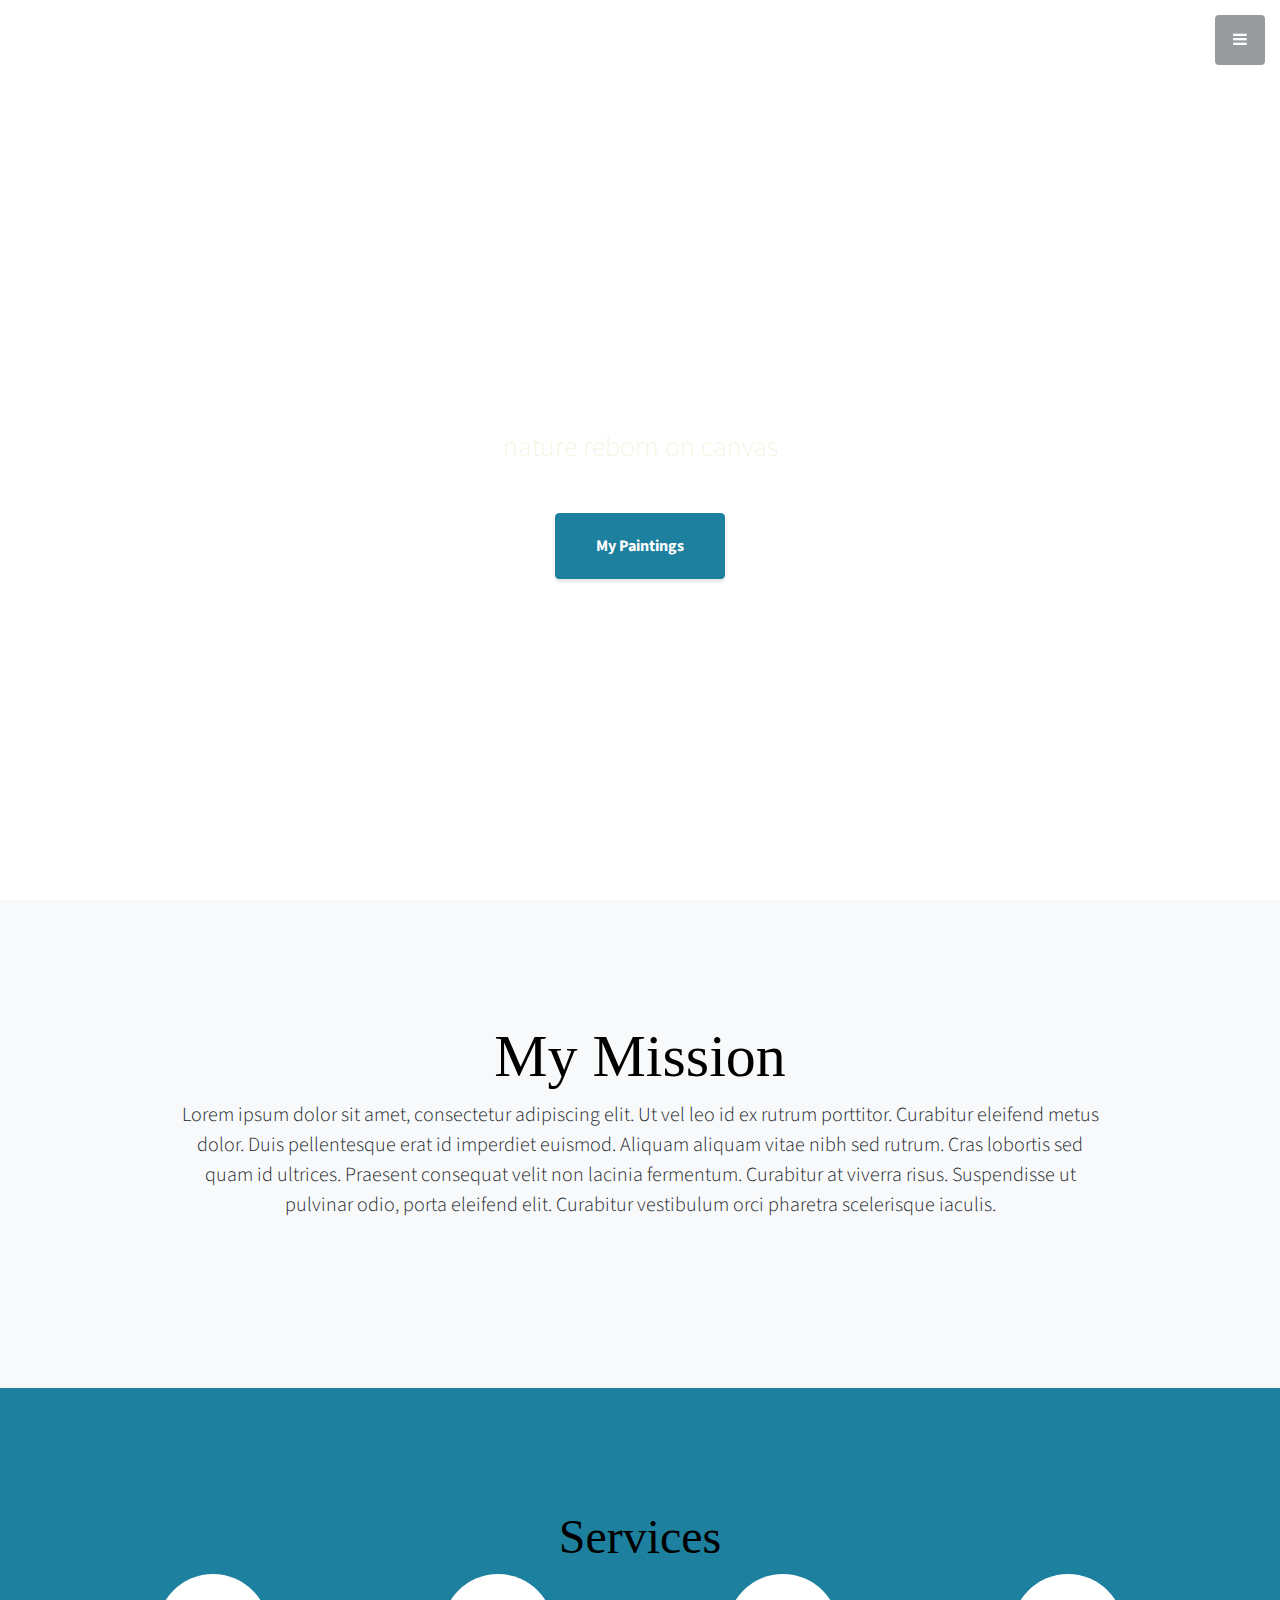
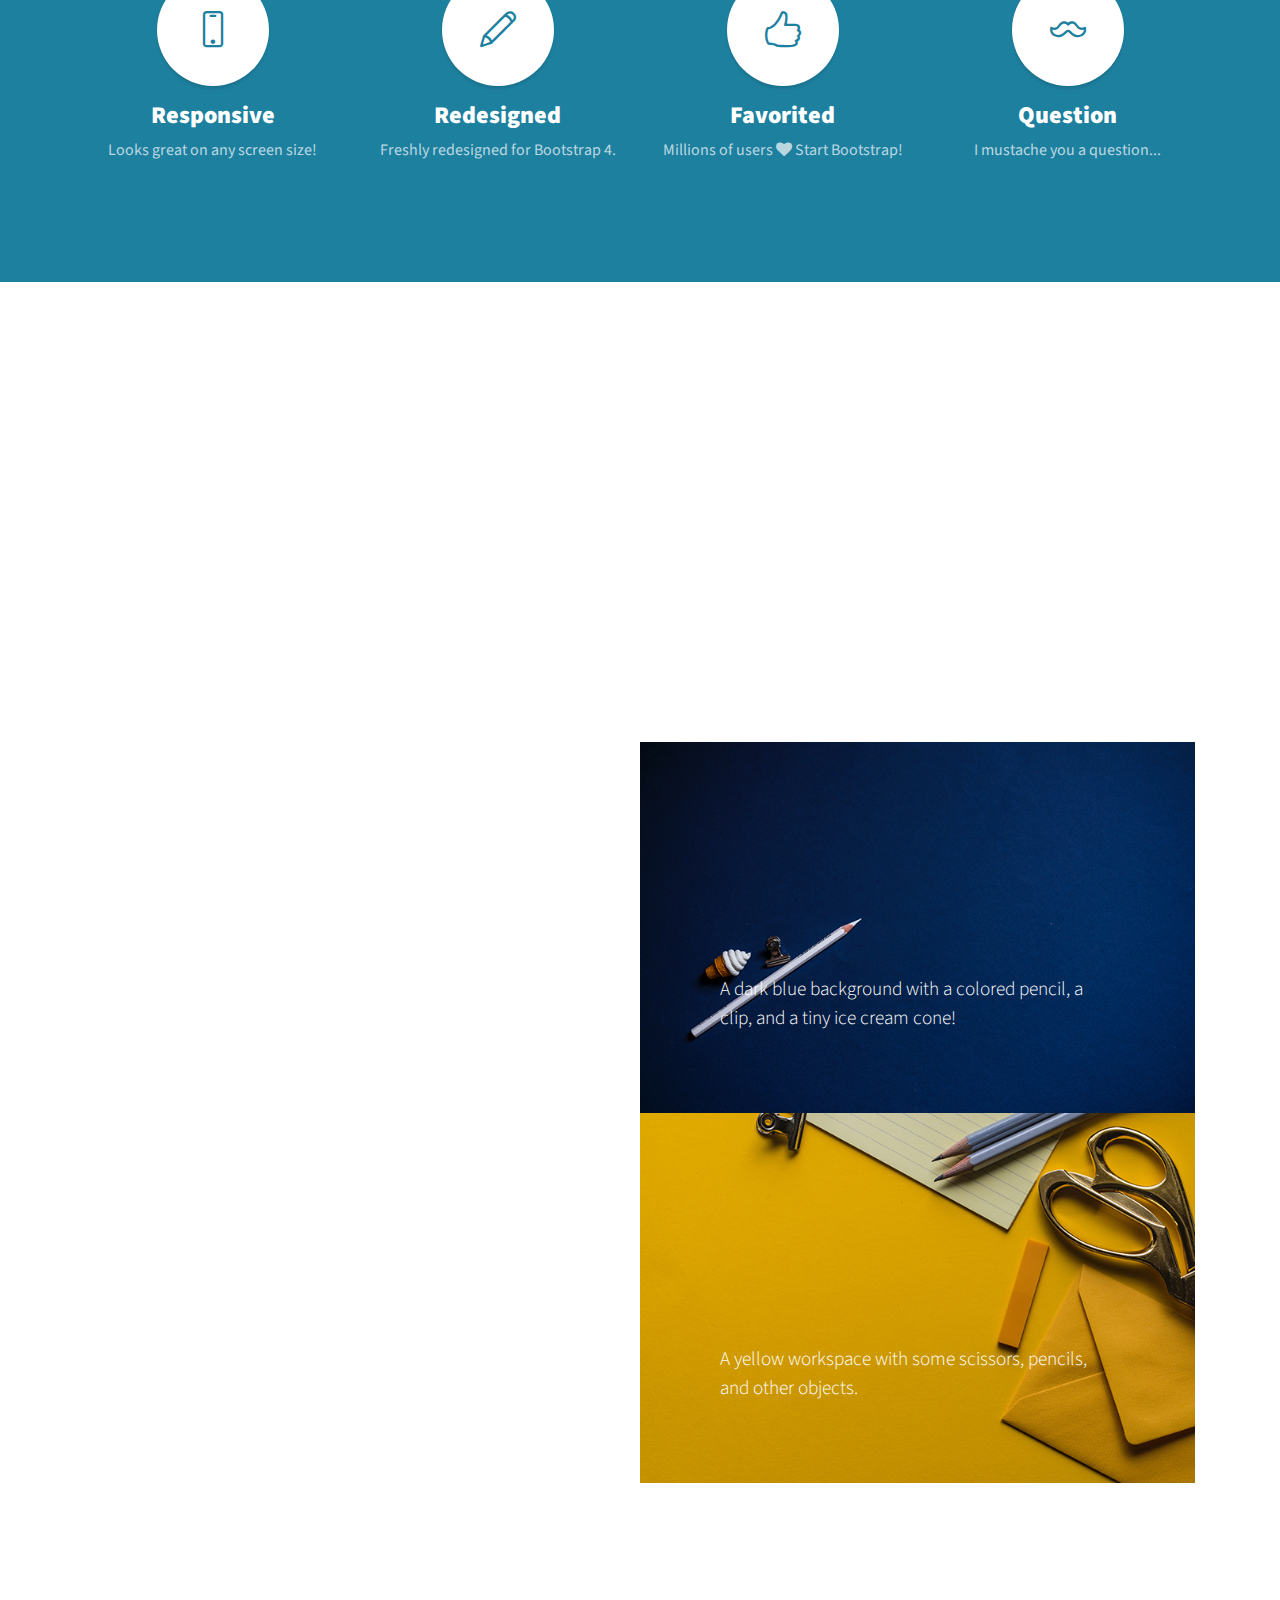
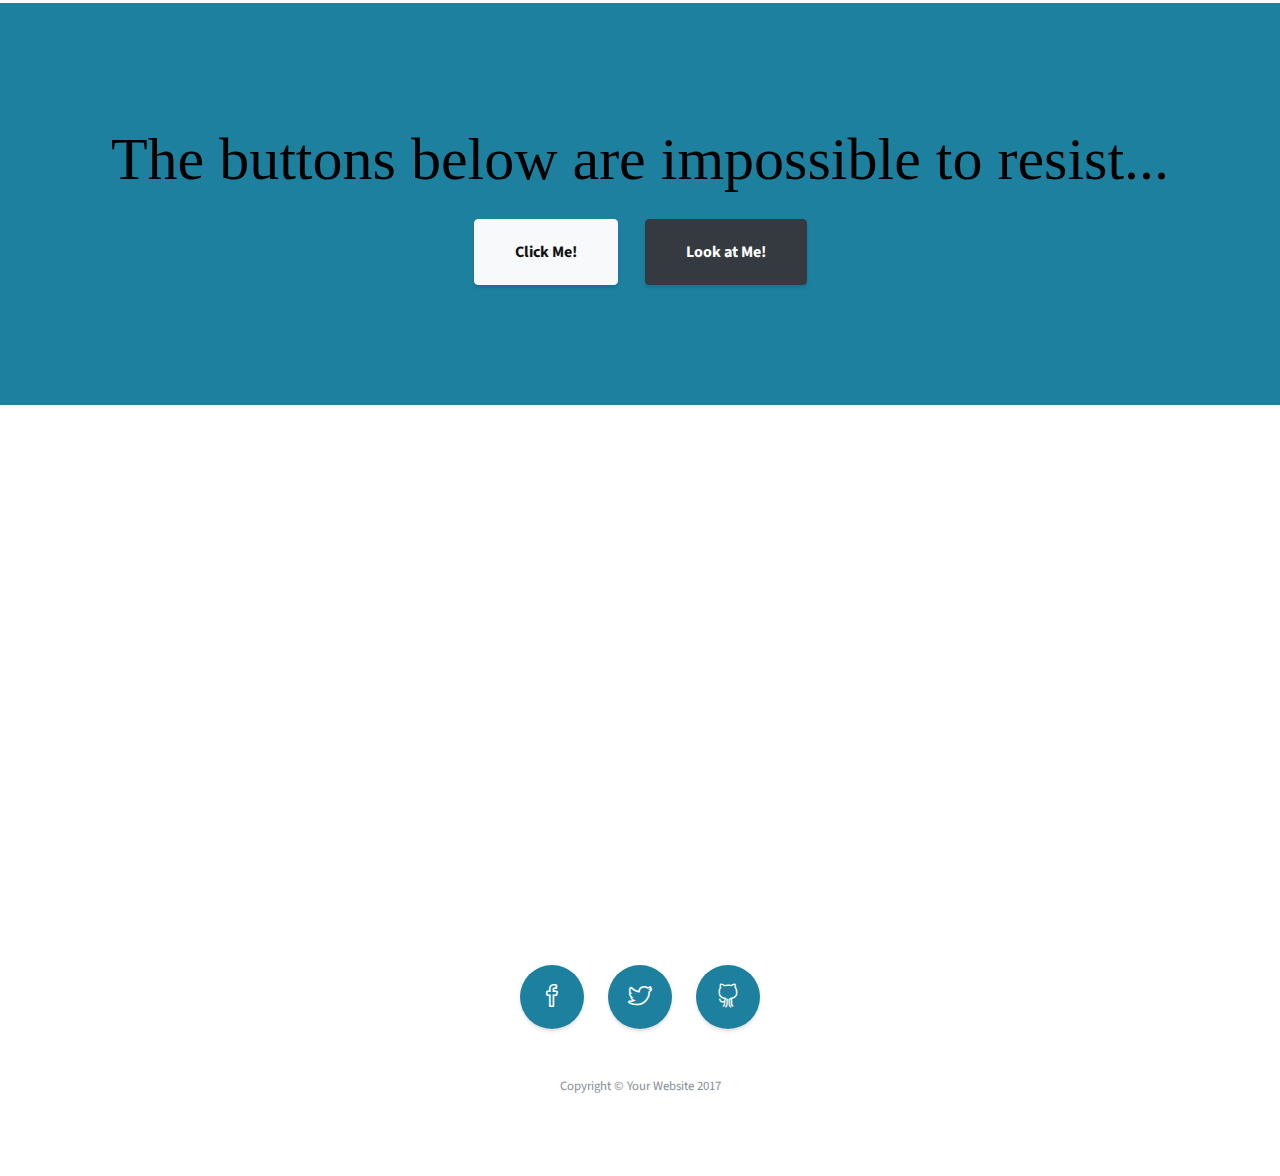
==== index.html @ 06272914 "moved contents out" ====
<!DOCTYPE html>
<html lang="en">

  <head>

    <meta charset="utf-8">
    <meta name="viewport" content="width=device-width, initial-scale=1, shrink-to-fit=no">
    <meta name="description" content="">
    <meta name="author" content="">

    <title>Fenice Studio</title>

    <!-- Bootstrap Core CSS -->
    <link href="vendor/bootstrap/css/bootstrap.css" rel="stylesheet">

    <!-- Custom Fonts -->
    <link href="vendor/font-awesome/css/font-awesome.min.css" rel="stylesheet" type="text/css">
    <link href="https://fonts.googleapis.com/css?family=Source+Sans+Pro:300,400,700,300italic,400italic,700italic" rel="stylesheet" type="text/css">
    <link href="vendor/simple-line-icons/css/simple-line-icons.css" rel="stylesheet">

    <!-- Custom CSS -->
    <link href="css/stylish-portfolio.css" rel="stylesheet">

  </head>

  <body id="page-top">
    <!-- Navigation -->
    <a class="menu-toggle rounded" href="#">
      <i class="fa fa-bars"></i>
    </a>
    <nav id="sidebar-wrapper">
      <ul class="sidebar-nav">
        <li class="sidebar-brand">
          <a class="js-scroll-trigger" href="#page-top">Menu</a>
        </li>
        <li class="sidebar-nav-item">
          <a class="js-scroll-trigger" href="#page-top">Home</a>
        </li>
        <li class="sidebar-nav-item">
          <a class="js-scroll-trigger" href="#about">My Mission</a>
        </li>
        <li class="sidebar-nav-item">
          <a class="js-scroll-trigger" href="#services">Services</a>
        </li>
        <li class="sidebar-nav-item">
          <a class="js-scroll-trigger" href="#portfolio">My Paintings</a>
        </li>
        <li class="sidebar-nav-item">
          <a class="js-scroll-trigger" href="#contact">Contact</a>
        </li>
      </ul>
    </nav>

    <!-- Header -->
    <header class="masthead d-flex">
      <div class="container text-center my-auto">
        <h1 class="mb-1">Fenice Studio</h1>
        <h3 class="mb-5">
          nature reborn on canvas
        </h3>
        <a class="btn btn-primary btn-xl js-scroll-trigger" href="#about">My Paintings</a>
      </div>
      <!--<div class="overlay"></div>-->
    </header>

    <!-- About -->
    <section class="content-section bg-light" id="about">
      <div class="container text-center">
        <div class="row">
          <div class="col-lg-10 mx-auto">
            <h2>My Mission</h2>
            <p class="lead mb-5">Lorem ipsum dolor sit amet, consectetur adipiscing elit. Ut vel leo id ex rutrum porttitor. Curabitur eleifend metus dolor.
              Duis pellentesque erat id imperdiet euismod. Aliquam aliquam vitae nibh sed rutrum. Cras lobortis sed quam id ultrices.
              Praesent consequat velit non lacinia fermentum. Curabitur at viverra risus. Suspendisse ut pulvinar odio, porta eleifend elit.
              Curabitur vestibulum orci pharetra scelerisque iaculis.
          </div>
        </div>
      </div>
    </section>

    <!-- Services -->
    <section class="content-section bg-primary text-white text-center" id="services">
      <div class="container">
        <div class="content-section-heading">
          <h2>Services</h2>
        </div>
        <div class="row">
          <div class="col-lg-3 col-md-6 mb-5 mb-lg-0">
            <span class="service-icon rounded-circle mx-auto mb-3">
              <i class="icon-screen-smartphone"></i>
            </span>
            <h4>
              <strong>Responsive</strong>
            </h4>
            <p class="text-faded mb-0">Looks great on any screen size!</p>
          </div>
          <div class="col-lg-3 col-md-6 mb-5 mb-lg-0">
            <span class="service-icon rounded-circle mx-auto mb-3">
              <i class="icon-pencil"></i>
            </span>
            <h4>
              <strong>Redesigned</strong>
            </h4>
            <p class="text-faded mb-0">Freshly redesigned for Bootstrap 4.</p>
          </div>
          <div class="col-lg-3 col-md-6 mb-5 mb-md-0">
            <span class="service-icon rounded-circle mx-auto mb-3">
              <i class="icon-like"></i>
            </span>
            <h4>
              <strong>Favorited</strong>
            </h4>
            <p class="text-faded mb-0">Millions of users
              <i class="fa fa-heart"></i>
              Start Bootstrap!</p>
          </div>
          <div class="col-lg-3 col-md-6">
            <span class="service-icon rounded-circle mx-auto mb-3">
              <i class="icon-mustache"></i>
            </span>
            <h4>
              <strong>Question</strong>
            </h4>
            <p class="text-faded mb-0">I mustache you a question...</p>
          </div>
        </div>
      </div>
    </section>

    <!-- Callout -->
    <section class="callout">
      <div class="container text-center">
        <h2 class="mx-auto mb-5">My Paintings</h2>
        <!-- <a class="btn btn-primary btn-xl" href="https://startbootstrap.com/template-overviews/stylish-portfolio/">Download Now!</a>
      --></div>
    </section>

    <!-- Portfolio -->
    <section class="content-section" id="portfolio">
      <div class="container">
        <div class="row no-gutters">
          <div class="col-lg-6">
            <a class="portfolio-item" href="#">
              <span class="caption">
                <span class="caption-content">
                  <p class="mb-0">a gifted sunflower</p>
                </span>
              </span>
              <img class="img-fluid" src="img/portfolio-1.jpg" alt="">
            </a>
          </div>
          <div class="col-lg-6">
            <a class="portfolio-item" href="#">
              <span class="caption">
                <span class="caption-content">
                  <p class="mb-0">A dark blue background with a colored pencil, a clip, and a tiny ice cream cone!</p>
                </span>
              </span>
              <img class="img-fluid" src="img/portfolio-2.jpg" alt="">
            </a>
          </div>
          <div class="col-lg-6">
            <a class="portfolio-item" href="#">
              <span class="caption">
                <span class="caption-content">
                  <p class="mb-0">Strawberries are such a tasty snack, especially with a little sugar on top!</p>
                </span>
              </span>
              <img class="img-fluid" src="img/portfolio-3.jpg" alt="">
            </a>
          </div>
          <div class="col-lg-6">
            <a class="portfolio-item" href="#">
              <span class="caption">
                <span class="caption-content">
                  <p class="mb-0">A yellow workspace with some scissors, pencils, and other objects.</p>
                </span>
              </span>
              <img class="img-fluid" src="img/portfolio-4.jpg" alt="">
            </a>
          </div>
        </div>
      </div>
    </section>

    <!-- Call to Action -->
    <section class="content-section bg-primary text-white">
      <div class="container text-center">
        <h2 class="mb-4">The buttons below are impossible to resist...</h2>
        <a href="#" class="btn btn-xl btn-light mr-4">Click Me!</a>
        <a href="#" class="btn btn-xl btn-dark">Look at Me!</a>
      </div>
    </section>

    <!-- Map -->
    <section id="contact" class="map">
      <iframe width="100%" height="100%" frameborder="0" scrolling="no" marginheight="0" marginwidth="0" src="https://maps.google.com/maps?f=q&amp;source=s_q&amp;hl=en&amp;geocode=&amp;q=Twitter,+Inc.,+Market+Street,+San+Francisco,+CA&amp;aq=0&amp;oq=twitter&amp;sll=28.659344,-81.187888&amp;sspn=0.128789,0.264187&amp;ie=UTF8&amp;hq=Twitter,+Inc.,+Market+Street,+San+Francisco,+CA&amp;t=m&amp;z=15&amp;iwloc=A&amp;output=embed"></iframe>
      <br/>
      <small>
        <a href="https://maps.google.com/maps?f=q&amp;source=embed&amp;hl=en&amp;geocode=&amp;q=Twitter,+Inc.,+Market+Street,+San+Francisco,+CA&amp;aq=0&amp;oq=twitter&amp;sll=28.659344,-81.187888&amp;sspn=0.128789,0.264187&amp;ie=UTF8&amp;hq=Twitter,+Inc.,+Market+Street,+San+Francisco,+CA&amp;t=m&amp;z=15&amp;iwloc=A"></a>
      </small>
    </section>

    <!-- Footer -->
    <footer class="footer text-center">
      <div class="container">
        <ul class="list-inline mb-5">
          <li class="list-inline-item">
            <a class="social-link rounded-circle text-white mr-3" href="#">
              <i class="icon-social-facebook"></i>
            </a>
          </li>
          <li class="list-inline-item">
            <a class="social-link rounded-circle text-white mr-3" href="#">
              <i class="icon-social-twitter"></i>
            </a>
          </li>
          <li class="list-inline-item">
            <a class="social-link rounded-circle text-white" href="#">
              <i class="icon-social-github"></i>
            </a>
          </li>
        </ul>
        <p class="text-muted small mb-0">Copyright &copy; Your Website 2017</p>
      </div>
    </footer>

    <!-- Scroll to Top Button-->
    <a class="scroll-to-top rounded js-scroll-trigger" href="#page-top">
      <i class="fa fa-angle-up"></i>
    </a>

    <!-- Bootstrap core JavaScript -->
    <script src="vendor/jquery/jquery.min.js"></script>
    <script src="vendor/bootstrap/js/bootstrap.bundle.min.js"></script>

    <!-- Plugin JavaScript -->
    <script src="vendor/jquery-easing/jquery.easing.min.js"></script>

    <!-- Custom scripts for this template -->
    <script src="js/stylish-portfolio.min.js"></script>

  </body>

</html>
---- vendor/simple-line-icons/css/simple-line-icons.css ----
@font-face {
  font-family: 'simple-line-icons';
  src: url('../fonts/Simple-Line-Icons.eot?v=2.4.0');
  src: url('../fonts/Simple-Line-Icons.eot?v=2.4.0#iefix') format('embedded-opentype'), url('../fonts/Simple-Line-Icons.woff2?v=2.4.0') format('woff2'), url('../fonts/Simple-Line-Icons.ttf?v=2.4.0') format('truetype'), url('../fonts/Simple-Line-Icons.woff?v=2.4.0') format('woff'), url('../fonts/Simple-Line-Icons.svg?v=2.4.0#simple-line-icons') format('svg');
  font-weight: normal;
  font-style: normal;
}
/*
 Use the following CSS code if you want to have a class per icon.
 Instead of a list of all class selectors, you can use the generic [class*="icon-"] selector, but it's slower:
*/
.icon-user,
.icon-people,
.icon-user-female,
.icon-user-follow,
.icon-user-following,
.icon-user-unfollow,
.icon-login,
.icon-logout,
.icon-emotsmile,
.icon-phone,
.icon-call-end,
.icon-call-in,
.icon-call-out,
.icon-map,
.icon-location-pin,
.icon-direction,
.icon-directions,
.icon-compass,
.icon-layers,
.icon-menu,
.icon-list,
.icon-options-vertical,
.icon-options,
.icon-arrow-down,
.icon-arrow-left,
.icon-arrow-right,
.icon-arrow-up,
.icon-arrow-up-circle,
.icon-arrow-left-circle,
.icon-arrow-right-circle,
.icon-arrow-down-circle,
.icon-check,
.icon-clock,
.icon-plus,
.icon-minus,
.icon-close,
.icon-event,
.icon-exclamation,
.icon-organization,
.icon-trophy,
.icon-screen-smartphone,
.icon-screen-desktop,
.icon-plane,
.icon-notebook,
.icon-mustache,
.icon-mouse,
.icon-magnet,
.icon-energy,
.icon-disc,
.icon-cursor,
.icon-cursor-move,
.icon-crop,
.icon-chemistry,
.icon-speedometer,
.icon-shield,
.icon-screen-tablet,
.icon-magic-wand,
.icon-hourglass,
.icon-graduation,
.icon-ghost,
.icon-game-controller,
.icon-fire,
.icon-eyeglass,
.icon-envelope-open,
.icon-envelope-letter,
.icon-bell,
.icon-badge,
.icon-anchor,
.icon-wallet,
.icon-vector,
.icon-speech,
.icon-puzzle,
.icon-printer,
.icon-present,
.icon-playlist,
.icon-pin,
.icon-picture,
.icon-handbag,
.icon-globe-alt,
.icon-globe,
.icon-folder-alt,
.icon-folder,
.icon-film,
.icon-feed,
.icon-drop,
.icon-drawer,
.icon-docs,
.icon-doc,
.icon-diamond,
.icon-cup,
.icon-calculator,
.icon-bubbles,
.icon-briefcase,
.icon-book-open,
.icon-basket-loaded,
.icon-basket,
.icon-bag,
.icon-action-undo,
.icon-action-redo,
.icon-wrench,
.icon-umbrella,
.icon-trash,
.icon-tag,
.icon-support,
.icon-frame,
.icon-size-fullscreen,
.icon-size-actual,
.icon-shuffle,
.icon-share-alt,
.icon-share,
.icon-rocket,
.icon-question,
.icon-pie-chart,
.icon-pencil,
.icon-note,
.icon-loop,
.icon-home,
.icon-grid,
.icon-graph,
.icon-microphone,
.icon-music-tone-alt,
.icon-music-tone,
.icon-earphones-alt,
.icon-earphones,
.icon-equalizer,
.icon-like,
.icon-dislike,
.icon-control-start,
.icon-control-rewind,
.icon-control-play,
.icon-control-pause,
.icon-control-forward,
.icon-control-end,
.icon-volume-1,
.icon-volume-2,
.icon-volume-off,
.icon-calendar,
.icon-bulb,
.icon-chart,
.icon-ban,
.icon-bubble,
.icon-camrecorder,
.icon-camera,
.icon-cloud-download,
.icon-cloud-upload,
.icon-envelope,
.icon-eye,
.icon-flag,
.icon-heart,
.icon-info,
.icon-key,
.icon-link,
.icon-lock,
.icon-lock-open,
.icon-magnifier,
.icon-magnifier-add,
.icon-magnifier-remove,
.icon-paper-clip,
.icon-paper-plane,
.icon-power,
.icon-refresh,
.icon-reload,
.icon-settings,
.icon-star,
.icon-symbol-female,
.icon-symbol-male,
.icon-target,
.icon-credit-card,
.icon-paypal,
.icon-social-tumblr,
.icon-social-twitter,
.icon-social-facebook,
.icon-social-instagram,
.icon-social-linkedin,
.icon-social-pinterest,
.icon-social-github,
.icon-social-google,
.icon-social-reddit,
.icon-social-skype,
.icon-social-dribbble,
.icon-social-behance,
.icon-social-foursqare,
.icon-social-soundcloud,
.icon-social-spotify,
.icon-social-stumbleupon,
.icon-social-youtube,
.icon-social-dropbox,
.icon-social-vkontakte,
.icon-social-steam {
  font-family: 'simple-line-icons';
  speak: none;
  font-style: normal;
  font-weight: normal;
  font-variant: normal;
  text-transform: none;
  line-height: 1;
  /* Better Font Rendering =========== */
  -webkit-font-smoothing: antialiased;
  -moz-osx-font-smoothing: grayscale;
}
.icon-user:before {
  content: "\e005";
}
.icon-people:before {
  content: "\e001";
}
.icon-user-female:before {
  content: "\e000";
}
.icon-user-follow:before {
  content: "\e002";
}
.icon-user-following:before {
  content: "\e003";
}
.icon-user-unfollow:before {
  content: "\e004";
}
.icon-login:before {
  content: "\e066";
}
.icon-logout:before {
  content: "\e065";
}
.icon-emotsmile:before {
  content: "\e021";
}
.icon-phone:before {
  content: "\e600";
}
.icon-call-end:before {
  content: "\e048";
}
.icon-call-in:before {
  content: "\e047";
}
.icon-call-out:before {
  content: "\e046";
}
.icon-map:before {
  content: "\e033";
}
.icon-location-pin:before {
  content: "\e096";
}
.icon-direction:before {
  content: "\e042";
}
.icon-directions:before {
  content: "\e041";
}
.icon-compass:before {
  content: "\e045";
}
.icon-layers:before {
  content: "\e034";
}
.icon-menu:before {
  content: "\e601";
}
.icon-list:before {
  content: "\e067";
}
.icon-options-vertical:before {
  content: "\e602";
}
.icon-options:before {
  content: "\e603";
}
.icon-arrow-down:before {
  content: "\e604";
}
.icon-arrow-left:before {
  content: "\e605";
}
.icon-arrow-right:before {
  content: "\e606";
}
.icon-arrow-up:before {
  content: "\e607";
}
.icon-arrow-up-circle:before {
  content: "\e078";
}
.icon-arrow-left-circle:before {
  content: "\e07a";
}
.icon-arrow-right-circle:before {
  content: "\e079";
}
.icon-arrow-down-circle:before {
  content: "\e07b";
}
.icon-check:before {
  content: "\e080";
}
.icon-clock:before {
  content: "\e081";
}
.icon-plus:before {
  content: "\e095";
}
.icon-minus:before {
  content: "\e615";
}
.icon-close:before {
  content: "\e082";
}
.icon-event:before {
  content: "\e619";
}
.icon-exclamation:before {
  content: "\e617";
}
.icon-organization:before {
  content: "\e616";
}
.icon-trophy:before {
  content: "\e006";
}
.icon-screen-smartphone:before {
  content: "\e010";
}
.icon-screen-desktop:before {
  content: "\e011";
}
.icon-plane:before {
  content: "\e012";
}
.icon-notebook:before {
  content: "\e013";
}
.icon-mustache:before {
  content: "\e014";
}
.icon-mouse:before {
  content: "\e015";
}
.icon-magnet:before {
  content: "\e016";
}
.icon-energy:before {
  content: "\e020";
}
.icon-disc:before {
  content: "\e022";
}
.icon-cursor:before {
  content: "\e06e";
}
.icon-cursor-move:before {
  content: "\e023";
}
.icon-crop:before {
  content: "\e024";
}
.icon-chemistry:before {
  content: "\e026";
}
.icon-speedometer:before {
  content: "\e007";
}
.icon-shield:before {
  content: "\e00e";
}
.icon-screen-tablet:before {
  content: "\e00f";
}
.icon-magic-wand:before {
  content: "\e017";
}
.icon-hourglass:before {
  content: "\e018";
}
.icon-graduation:before {
  content: "\e019";
}
.icon-ghost:before {
  content: "\e01a";
}
.icon-game-controller:before {
  content: "\e01b";
}
.icon-fire:before {
  content: "\e01c";
}
.icon-eyeglass:before {
  content: "\e01d";
}
.icon-envelope-open:before {
  content: "\e01e";
}
.icon-envelope-letter:before {
  content: "\e01f";
}
.icon-bell:before {
  content: "\e027";
}
.icon-badge:before {
  content: "\e028";
}
.icon-anchor:before {
  content: "\e029";
}
.icon-wallet:before {
  content: "\e02a";
}
.icon-vector:before {
  content: "\e02b";
}
.icon-speech:before {
  content: "\e02c";
}
.icon-puzzle:before {
  content: "\e02d";
}
.icon-printer:before {
  content: "\e02e";
}
.icon-present:before {
  content: "\e02f";
}
.icon-playlist:before {
  content: "\e030";
}
.icon-pin:before {
  content: "\e031";
}
.icon-picture:before {
  content: "\e032";
}
.icon-handbag:before {
  content: "\e035";
}
.icon-globe-alt:before {
  content: "\e036";
}
.icon-globe:before {
  content: "\e037";
}
.icon-folder-alt:before {
  content: "\e039";
}
.icon-folder:before {
  content: "\e089";
}
.icon-film:before {
  content: "\e03a";
}
.icon-feed:before {
  content: "\e03b";
}
.icon-drop:before {
  content: "\e03e";
}
.icon-drawer:before {
  content: "\e03f";
}
.icon-docs:before {
  content: "\e040";
}
.icon-doc:before {
  content: "\e085";
}
.icon-diamond:before {
  content: "\e043";
}
.icon-cup:before {
  content: "\e044";
}
.icon-calculator:before {
  content: "\e049";
}
.icon-bubbles:before {
  content: "\e04a";
}
.icon-briefcase:before {
  content: "\e04b";
}
.icon-book-open:before {
  content: "\e04c";
}
.icon-basket-loaded:before {
  content: "\e04d";
}
.icon-basket:before {
  content: "\e04e";
}
.icon-bag:before {
  content: "\e04f";
}
.icon-action-undo:before {
  content: "\e050";
}
.icon-action-redo:before {
  content: "\e051";
}
.icon-wrench:before {
  content: "\e052";
}
.icon-umbrella:before {
  content: "\e053";
}
.icon-trash:before {
  content: "\e054";
}
.icon-tag:before {
  content: "\e055";
}
.icon-support:before {
  content: "\e056";
}
.icon-frame:before {
  content: "\e038";
}
.icon-size-fullscreen:before {
  content: "\e057";
}
.icon-size-actual:before {
  content: "\e058";
}
.icon-shuffle:before {
  content: "\e059";
}
.icon-share-alt:before {
  content: "\e05a";
}
.icon-share:before {
  content: "\e05b";
}
.icon-rocket:before {
  content: "\e05c";
}
.icon-question:before {
  content: "\e05d";
}
.icon-pie-chart:before {
  content: "\e05e";
}
.icon-pencil:before {
  content: "\e05f";
}
.icon-note:before {
  content: "\e060";
}
.icon-loop:before {
  content: "\e064";
}
.icon-home:before {
  content: "\e069";
}
.icon-grid:before {
  content: "\e06a";
}
.icon-graph:before {
  content: "\e06b";
}
.icon-microphone:before {
  content: "\e063";
}
.icon-music-tone-alt:before {
  content: "\e061";
}
.icon-music-tone:before {
  content: "\e062";
}
.icon-earphones-alt:before {
  content: "\e03c";
}
.icon-earphones:before {
  content: "\e03d";
}
.icon-equalizer:before {
  content: "\e06c";
}
.icon-like:before {
  content: "\e068";
}
.icon-dislike:before {
  content: "\e06d";
}
.icon-control-start:before {
  content: "\e06f";
}
.icon-control-rewind:before {
  content: "\e070";
}
.icon-control-play:before {
  content: "\e071";
}
.icon-control-pause:before {
  content: "\e072";
}
.icon-control-forward:before {
  content: "\e073";
}
.icon-control-end:before {
  content: "\e074";
}
.icon-volume-1:before {
  content: "\e09f";
}
.icon-volume-2:before {
  content: "\e0a0";
}
.icon-volume-off:before {
  content: "\e0a1";
}
.icon-calendar:before {
  content: "\e075";
}
.icon-bulb:before {
  content: "\e076";
}
.icon-chart:before {
  content: "\e077";
}
.icon-ban:before {
  content: "\e07c";
}
.icon-bubble:before {
  content: "\e07d";
}
.icon-camrecorder:before {
  content: "\e07e";
}
.icon-camera:before {
  content: "\e07f";
}
.icon-cloud-download:before {
  content: "\e083";
}
.icon-cloud-upload:before {
  content: "\e084";
}
.icon-envelope:before {
  content: "\e086";
}
.icon-eye:before {
  content: "\e087";
}
.icon-flag:before {
  content: "\e088";
}
.icon-heart:before {
  content: "\e08a";
}
.icon-info:before {
  content: "\e08b";
}
.icon-key:before {
  content: "\e08c";
}
.icon-link:before {
  content: "\e08d";
}
.icon-lock:before {
  content: "\e08e";
}
.icon-lock-open:before {
  content: "\e08f";
}
.icon-magnifier:before {
  content: "\e090";
}
.icon-magnifier-add:before {
  content: "\e091";
}
.icon-magnifier-remove:before {
  content: "\e092";
}
.icon-paper-clip:before {
  content: "\e093";
}
.icon-paper-plane:before {
  content: "\e094";
}
.icon-power:before {
  content: "\e097";
}
.icon-refresh:before {
  content: "\e098";
}
.icon-reload:before {
  content: "\e099";
}
.icon-settings:before {
  content: "\e09a";
}
.icon-star:before {
  content: "\e09b";
}
.icon-symbol-female:before {
  content: "\e09c";
}
.icon-symbol-male:before {
  content: "\e09d";
}
.icon-target:before {
  content: "\e09e";
}
.icon-credit-card:before {
  content: "\e025";
}
.icon-paypal:before {
  content: "\e608";
}
.icon-social-tumblr:before {
  content: "\e00a";
}
.icon-social-twitter:before {
  content: "\e009";
}
.icon-social-facebook:before {
  content: "\e00b";
}
.icon-social-instagram:before {
  content: "\e609";
}
.icon-social-linkedin:before {
  content: "\e60a";
}
.icon-social-pinterest:before {
  content: "\e60b";
}
.icon-social-github:before {
  content: "\e60c";
}
.icon-social-google:before {
  content: "\e60d";
}
.icon-social-reddit:before {
  content: "\e60e";
}
.icon-social-skype:before {
  content: "\e60f";
}
.icon-social-dribbble:before {
  content: "\e00d";
}
.icon-social-behance:before {
  content: "\e610";
}
.icon-social-foursqare:before {
  content: "\e611";
}
.icon-social-soundcloud:before {
  content: "\e612";
}
.icon-social-spotify:before {
  content: "\e613";
}
.icon-social-stumbleupon:before {
  content: "\e614";
}
.icon-social-youtube:before {
  content: "\e008";
}
.icon-social-dropbox:before {
  content: "\e00c";
}
.icon-social-vkontakte:before {
  content: "\e618";
}
.icon-social-steam:before {
  content: "\e620";
}
---- css/stylish-portfolio.css ----
/*!
 * Start Bootstrap - Stylish Portfolio v4.0.0-beta.2 (https://startbootstrap.com/template-overviews/stylish-portfolio)
 * Copyright 2013-2017 Start Bootstrap
 * Licensed under MIT (https://github.com/BlackrockDigital/startbootstrap-stylish-portfolio/blob/master/LICENSE)
 */
body,
html {
  width: 100%;
  height: 100%; }

body {
  font-family: 'Source Sans Pro'; }

.btn-xl {
  padding: 1.25rem 2.5rem; }

.content-section {
  padding-top: 7.5rem;
  padding-bottom: 7.5rem; }

.content-section-heading h2 {
  font-size: 3rem; }

.content-section-heading h3 {
  font-size: 1rem;
  text-transform: uppercase; }

h1 {
  font-weight: 700;
  color: white;
  font-family: Didot, "Didot LT STD", "Hoefler Text", Garamond, "Times New Roman", serif;
}
h2 {
  font-weight: 500;
  font-size: 60px;
  color: black;
  font-family: Didot, "Didot LT STD", "Hoefler Text", Garamond, "Times New Roman", serif;
}
h3 {
  color: #f4f1dc;
  font-weight: 100;
}
h4,
h5,
h6 {
  font-weight: 700; }

.text-faded {
  color: rgba(255, 255, 255, 0.7); }

/* Map */
.map {
  height: 30rem; }

@media (max-width: 992px) {
  .map {
    height: 75%; } }

.map iframe {
  pointer-events: none; }

.scroll-to-top {
  position: fixed;
  right: 15px;
  bottom: 15px;
  display: none;
  width: 50px;
  height: 50px;
  text-align: center;
  color: white;
  background: rgba(52, 58, 64, 0.5);
  line-height: 45px; }
  .scroll-to-top:focus, .scroll-to-top:hover {
    color: white; }
  .scroll-to-top:hover {
    background: #343a40; }
  .scroll-to-top i {
    font-weight: 800; }

.masthead {
  min-height: 30rem;
  position: relative;
  display: table;
  width: 100%;
  height: auto;
  padding-top: 8rem;
  padding-bottom: 8rem;
  background: linear-gradient(90deg, rgba(255, 255, 255, 0.5) 0%, rgba(255, 255, 255, 0) 0%), url("../img/bg-masthead.jpg");
  background-position: center center;
  background-repeat: no-repeat;
  background-size: cover; }
  .masthead h1 {
    font-size: 4rem;
    margin: 0;
    padding: 0; }
  @media (min-width: 992px) {
    .masthead {
      height: 100vh; }
      .masthead h1 {
        font-size: 5.5rem; } }

/* Side Menu */
#sidebar-wrapper {
  position: fixed;
  z-index: 2;
  right: 0;
  width: 250px;
  height: 100%;
  -webkit-transition: all 0.4s ease 0s;
  -moz-transition: all 0.4s ease 0s;
  -ms-transition: all 0.4s ease 0s;
  -o-transition: all 0.4s ease 0s;
  transition: all 0.4s ease 0s;
  transform: translateX(250px);
  background: #cab9cc;
  border-left: 1px solid rgba(255, 255, 255, 0.1); }

.sidebar-nav {
  position: absolute;
  top: 0;
  width: 250px;
  margin: 0;
  padding: 0;
  list-style: none; }

.sidebar-nav li.sidebar-nav-item a {
  display: block;
  text-decoration: none;
  color: #fff;
  padding: 15px; }

.sidebar-nav li a:hover {
  text-decoration: none;
  color: #fff;
  background: rgba(255, 255, 255, 0.2); }

.sidebar-nav li a:active,
.sidebar-nav li a:focus {
  text-decoration: none; }

.sidebar-nav > .sidebar-brand {
  font-size: 1.2rem;
  background: rgba(52, 58, 64, 0.1);
  height: 80px;
  line-height: 50px;
  padding-top: 15px;
  padding-bottom: 15px;
  padding-left: 15px; }

.sidebar-nav > .sidebar-brand a {
  color: #fff; }

.sidebar-nav > .sidebar-brand a:hover {
  color: #fff;
  background: none; }

#sidebar-wrapper.active {
  right: 250px;
  width: 250px;
  -webkit-transition: all 0.4s ease 0s;
  -moz-transition: all 0.4s ease 0s;
  -ms-transition: all 0.4s ease 0s;
  -o-transition: all 0.4s ease 0s;
  transition: all 0.4s ease 0s; }

.menu-toggle {
  position: fixed;
  right: 15px;
  top: 15px;
  width: 50px;
  height: 50px;
  text-align: center;
  color: #fff;
  background: rgba(52, 58, 64, 0.5);
  line-height: 50px;
  z-index: 999; }
  .menu-toggle:focus, .menu-toggle:hover {
    color: #fff; }
  .menu-toggle:hover {
    background: #343a40; }

.service-icon {
  background-color: #fff;
  color: #1D809F;
  height: 7rem;
  width: 7rem;
  display: block;
  line-height: 7.5rem;
  font-size: 2.25rem;
  box-shadow: 0 3px 3px 0 rgba(0, 0, 0, 0.1); }

.callout {
  padding: 110px;
  background: url("../img/bg-callout.jpg");
  background-position: center center;
  background-repeat: no-repeat;
  background-size: auto; }
  .callout h2 {
    font-size: 60px;
    font-weight: 500;
    color: white;
    display: block;
    max-width: 30rem; }

.portfolio-item {
  display: block;
  position: relative;
  overflow: hidden;
  max-width: 530px;
  margin: auto auto 1rem; }
  .portfolio-item .caption {
    display: flex;
    height: 100%;
    width: 100%;
    background-color: rgba(33, 37, 41, 0);
    position: absolute;
    top: 0;
    bottom: 0;
    z-index: 1; }
    .portfolio-item .caption .caption-content {
      color: #fff;
      margin: auto 2rem 2rem; }
      .portfolio-item .caption .caption-content h2 {
        font-size: 0.8rem;
        text-transform: uppercase; }
      .portfolio-item .caption .caption-content p {
        font-weight: 300;
        font-size: 1.2rem; }
  @media (min-width: 992px) {
    .portfolio-item {
      max-width: none;
      margin: 0; }
      .portfolio-item .caption {
        -webkit-transition: -webkit-clip-path 0.25s ease-out, background-color 0.7s;
        -webkit-clip-path: inset(0px);
        clip-path: inset(0px); }
        .portfolio-item .caption .caption-content {
          transition: opacity 0.25s;
          margin-left: 5rem;
          margin-right: 5rem;
          margin-bottom: 5rem; }
      .portfolio-item img {
        -webkit-transition: -webkit-clip-path 0.25s ease-out;
        -webkit-clip-path: inset(-1px);
        clip-path: inset(-1px); }
      .portfolio-item:hover img {
        -webkit-clip-path: inset(2rem);
        clip-path: inset(2rem); }
      .portfolio-item:hover .caption {
        background-color: rgba(29, 128, 159, 0.9);
        -webkit-clip-path: inset(2rem);
        clip-path: inset(2rem); } }

footer.footer {
  padding-top: 5rem;
  padding-bottom: 5rem; }
  footer.footer .social-link {
    display: block;
    height: 4rem;
    width: 4rem;
    line-height: 4.3rem;
    font-size: 1.5rem;
    background-color: #1D809F;
    transition: background-color 0.15s ease-in-out;
    box-shadow: 0 3px 3px 0 rgba(0, 0, 0, 0.1); }
    footer.footer .social-link:hover {
      background-color: #155d74;
      text-decoration: none; }

a {
  color: #1D809F; }
  a:hover, a:focus, a:active {
    color: #155d74; }

.btn-primary {
  background-color: #1D809F !important;
  border-color: #1D809F !important;
  color: #fff !important; }
  .btn-primary:hover, .btn-primary:focus, .btn-primary:active {
    background-color: #cab9cc !important;
    border-color: #cab9cc !important; }

.btn-secondary {
  background-color: #ecb807 !important;
  border-color: #ecb807 !important;
  color: #fff !important; }
  .btn-secondary:hover, .btn-secondary:focus, .btn-secondary:active {
    background-color: #ba9106 !important;
    border-color: #ba9106 !important; }

.btn-dark {
  color: #fff !important; }

.btn {
  box-shadow: 0px 3px 3px 0px rgba(0, 0, 0, 0.1);
  font-weight: 700; }

.bg-primary {
  background-color: #1D809F !important; }

.text-primary {
  color: #1D809F !important; }

.text-secondary {
  color: #ecb807 !important; }
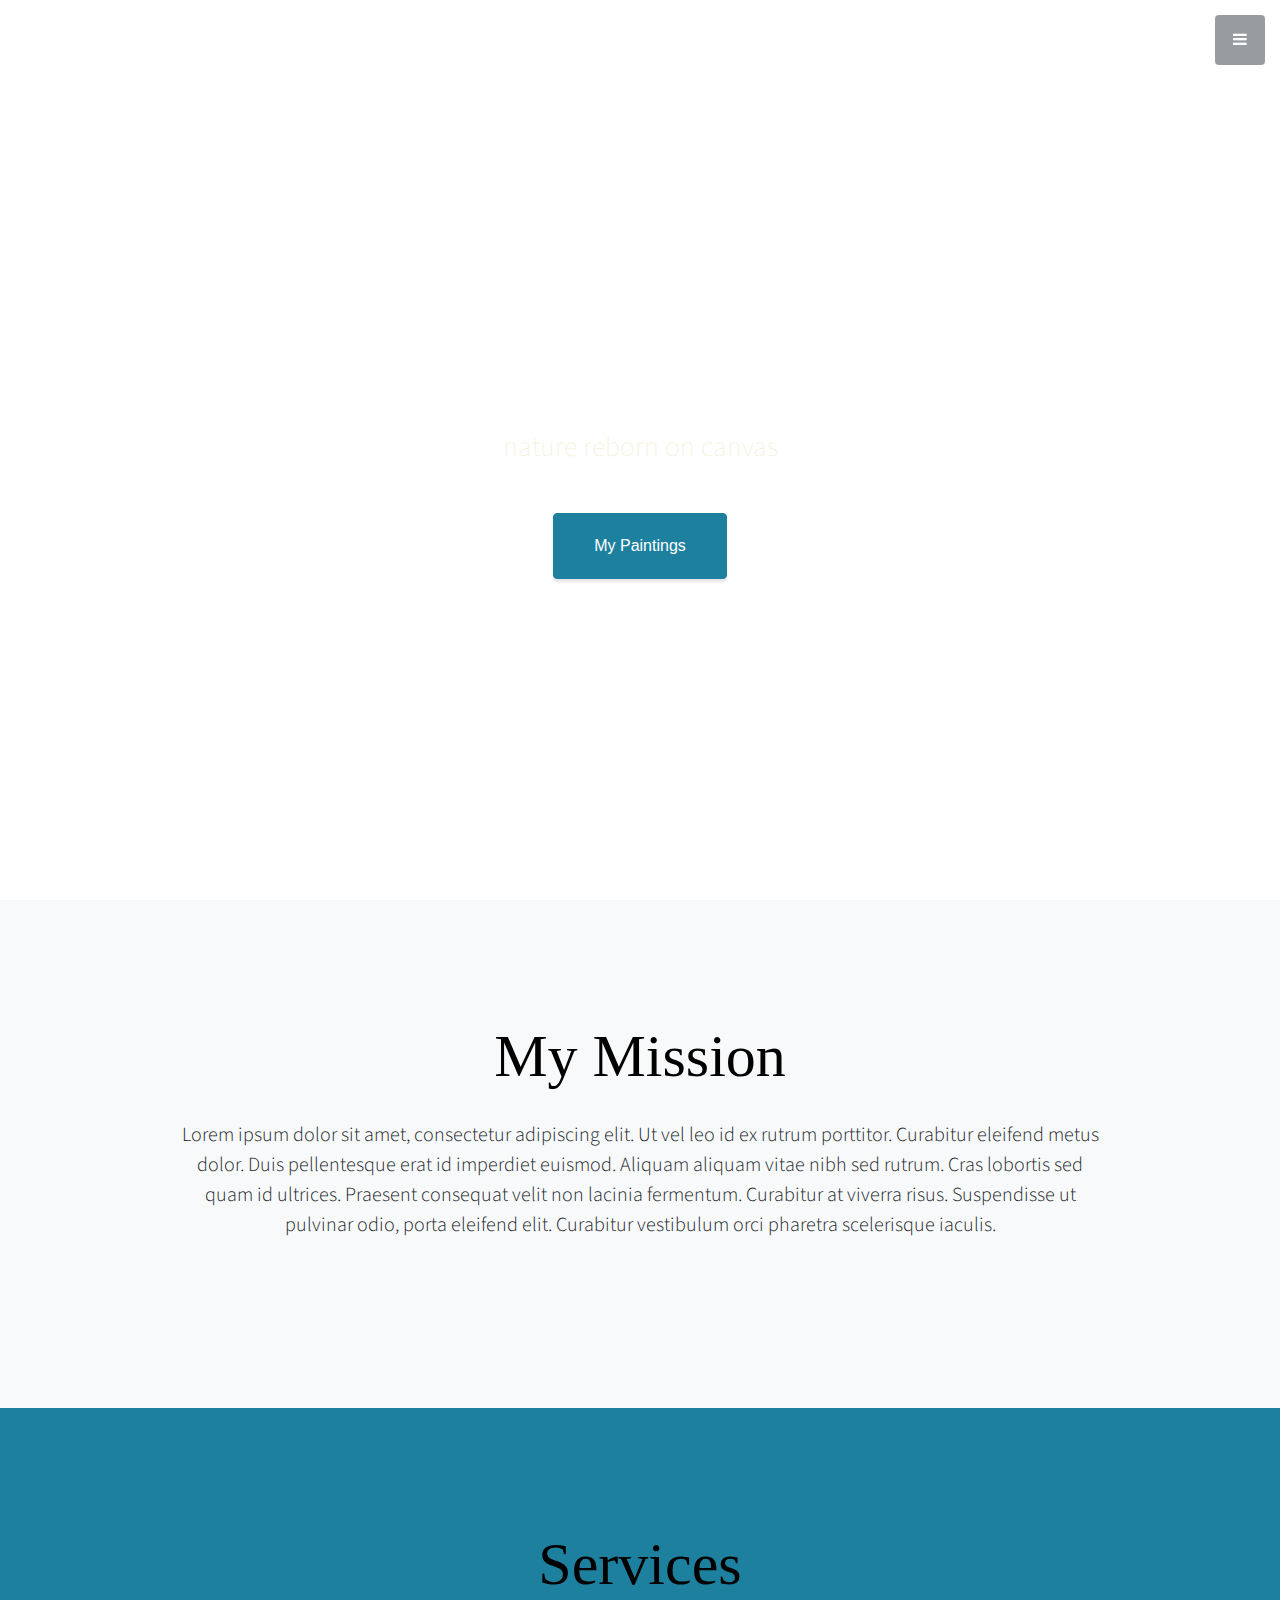
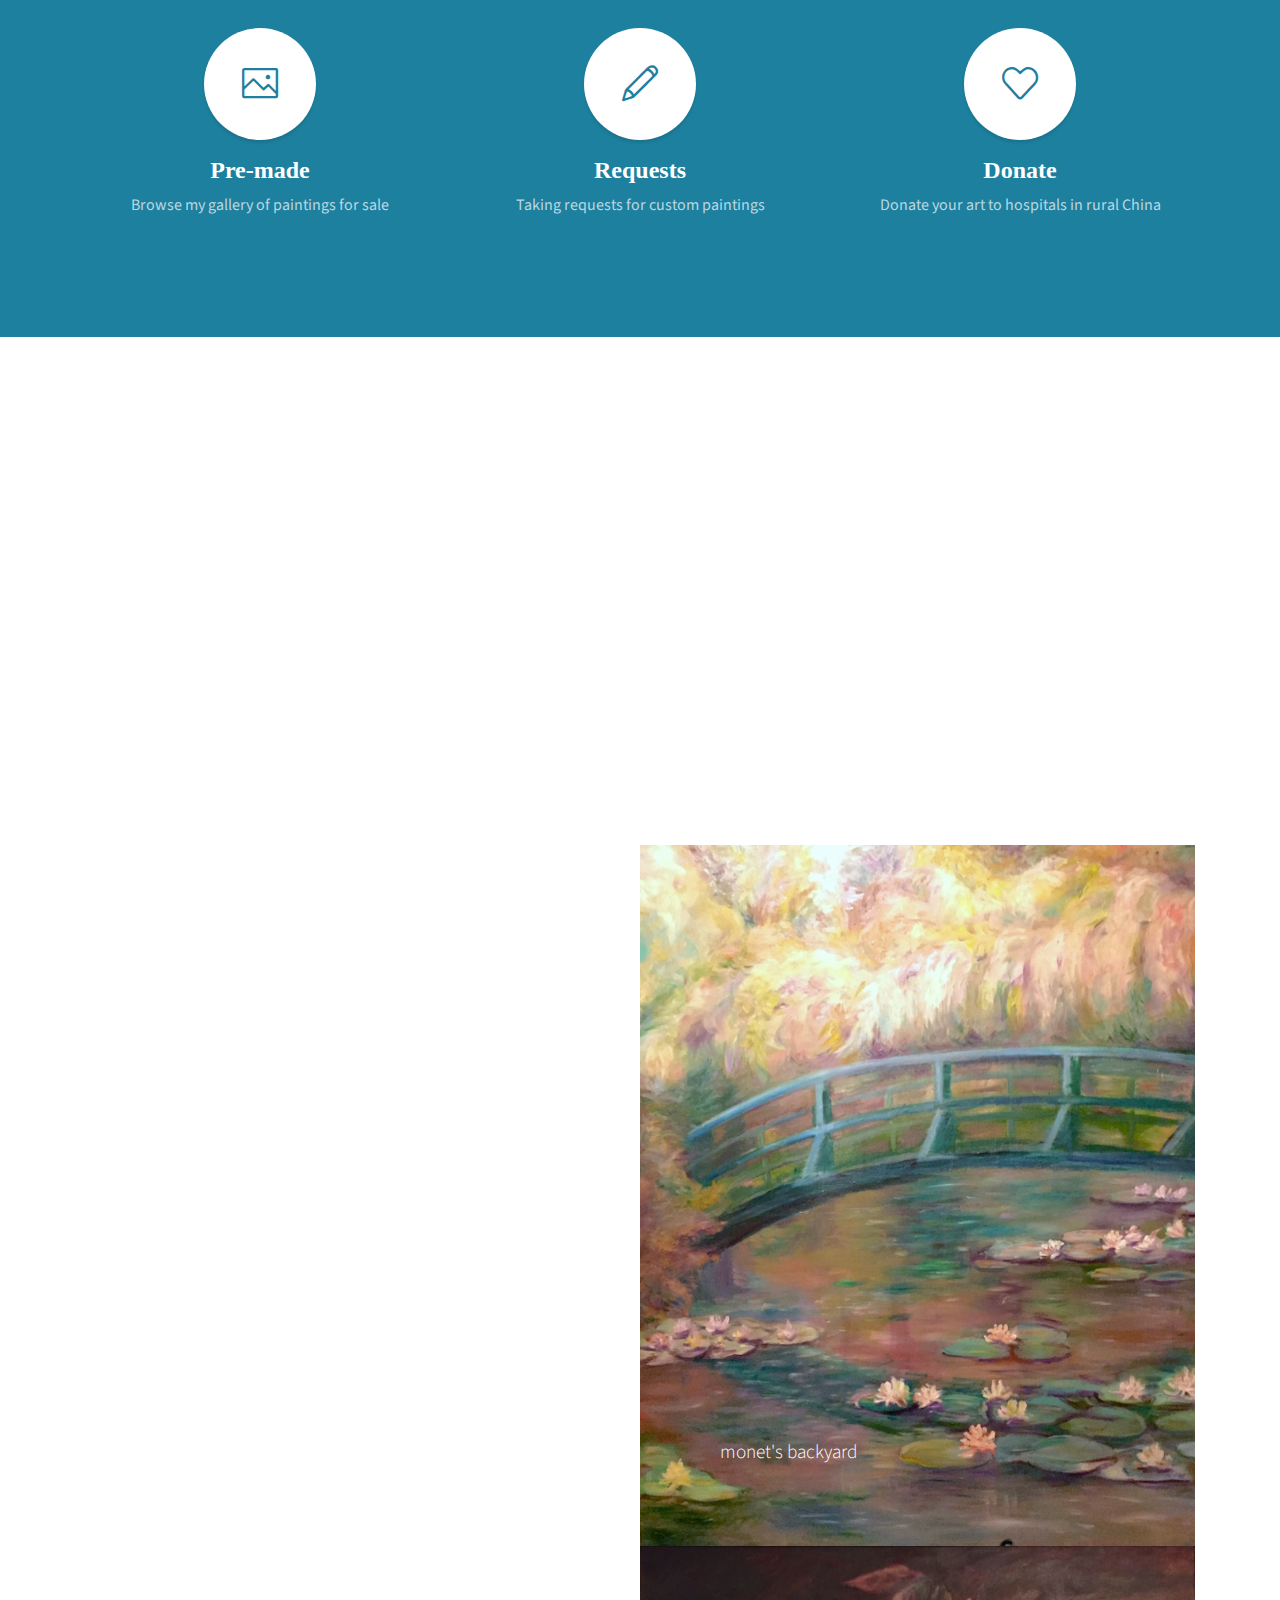
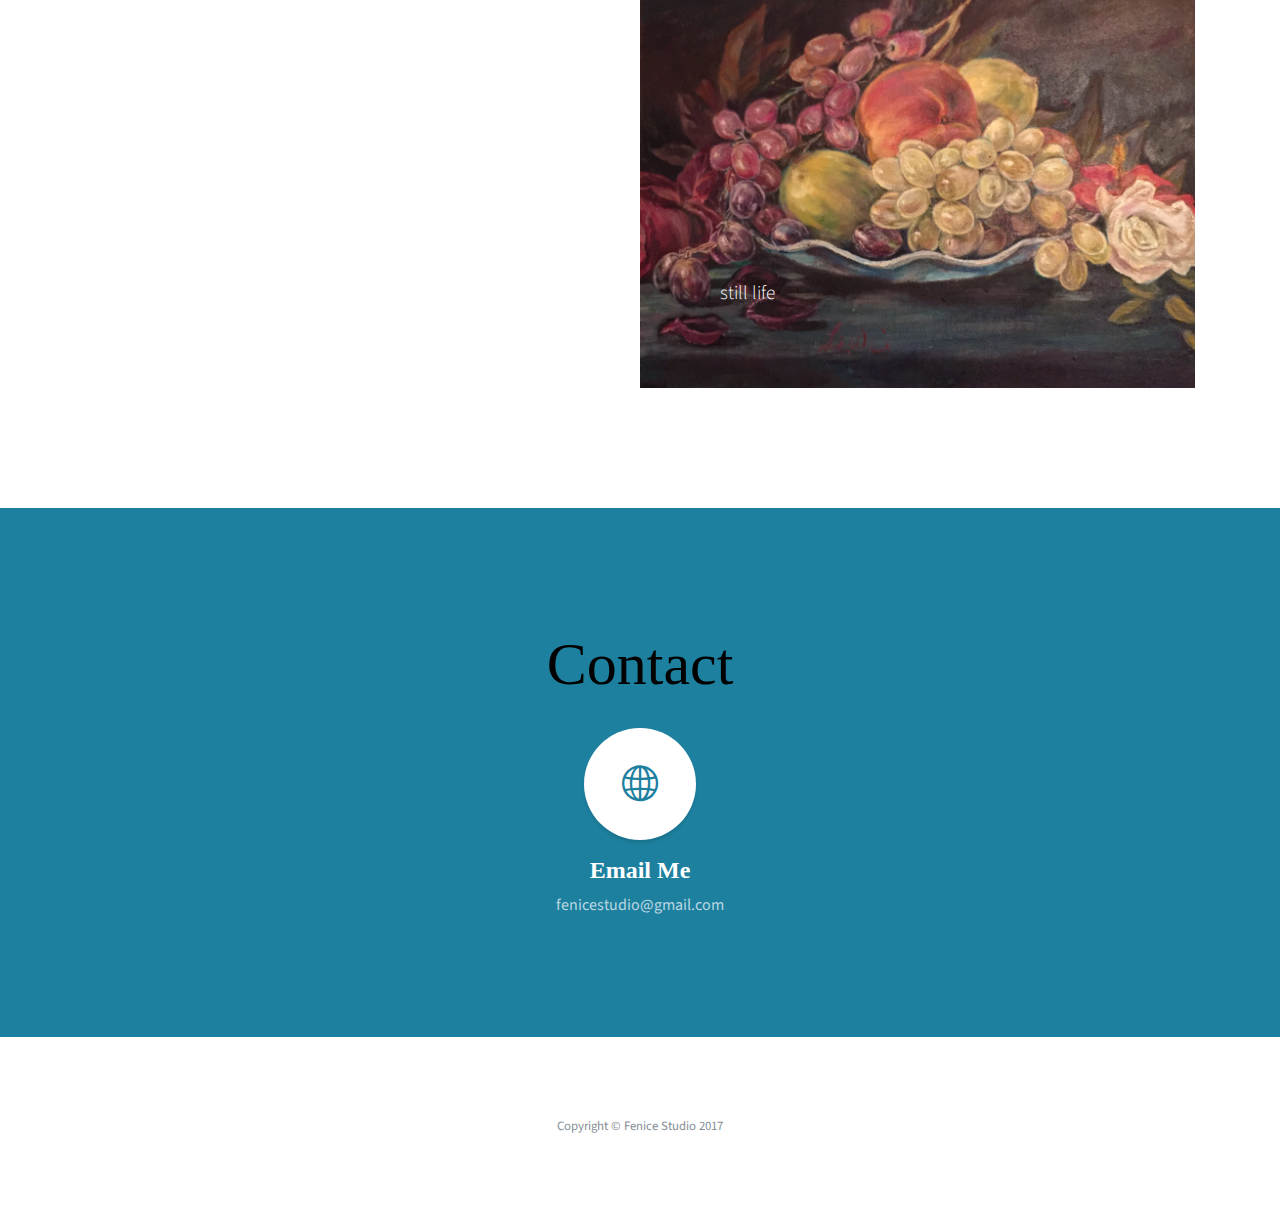
==== commit c0f4dd5a: "temp content" ====
--- a/index.html
+++ b/index.html
@@ -58,7 +58,7 @@
         <h3 class="mb-5">
           nature reborn on canvas
         </h3>
-        <a class="btn btn-primary btn-xl js-scroll-trigger" href="#about">My Paintings</a>
+        <a class="btn btn-primary btn-xl js-scroll-trigger" href="#portfolio">My Paintings</a>
       </div>
       <!--<div class="overlay"></div>-->
     </header>
@@ -81,54 +81,49 @@
     <!-- Services -->
     <section class="content-section bg-primary text-white text-center" id="services">
       <div class="container">
-        <div class="content-section-heading">
           <h2>Services</h2>
-        </div>
         <div class="row">
-          <div class="col-lg-3 col-md-6 mb-5 mb-lg-0">
-            <span class="service-icon rounded-circle mx-auto mb-3">
-              <i class="icon-screen-smartphone"></i>
-            </span>
-            <h4>
-              <strong>Responsive</strong>
-            </h4>
-            <p class="text-faded mb-0">Looks great on any screen size!</p>
-          </div>
-          <div class="col-lg-3 col-md-6 mb-5 mb-lg-0">
+          <div class="col-lg-4 col-md-6 mb-5 mb-lg-0">
+            <span class="service-icon rounded-circle mx-auto mb-3">
+              <i class="icon-picture"></i>
+            </span>
+            <h4>
+              <strong>Pre-made</strong>
+            </h4>
+            <p class="text-faded mb-0">Browse my gallery of paintings for sale</p>
+          </div>
+          <div class="col-lg-4 col-md-6 mb-5 mb-lg-0">
             <span class="service-icon rounded-circle mx-auto mb-3">
               <i class="icon-pencil"></i>
             </span>
             <h4>
-              <strong>Redesigned</strong>
-            </h4>
-            <p class="text-faded mb-0">Freshly redesigned for Bootstrap 4.</p>
-          </div>
-          <div class="col-lg-3 col-md-6 mb-5 mb-md-0">
-            <span class="service-icon rounded-circle mx-auto mb-3">
-              <i class="icon-like"></i>
-            </span>
-            <h4>
-              <strong>Favorited</strong>
-            </h4>
-            <p class="text-faded mb-0">Millions of users
-              <i class="fa fa-heart"></i>
-              Start Bootstrap!</p>
-          </div>
-          <div class="col-lg-3 col-md-6">
-            <span class="service-icon rounded-circle mx-auto mb-3">
-              <i class="icon-mustache"></i>
-            </span>
-            <h4>
-              <strong>Question</strong>
-            </h4>
-            <p class="text-faded mb-0">I mustache you a question...</p>
-          </div>
-        </div>
-      </div>
-    </section>
+              <strong>Requests</strong>
+            </h4>
+            <p class="text-faded mb-0">Taking requests for custom paintings</p>
+          </div>
+          <div class="col-lg-4 col-md-6 mb-5 mb-md-0">
+            <span class="service-icon rounded-circle mx-auto mb-3">
+              <i class="icon-heart"></i>
+            </span>
+            <h4>
+              <strong>Donate</strong>
+            </h4>
+            <p class="text-faded mb-0">Donate your art to hospitals in rural China</p>
+          </div>
+        </div>
+      </div>
+    </section>
+
+    <div class="container text-center">
+      <div class="row">
+        <div class="col-lg-10 mx-auto">
+          <h2></h2>
+        </div>
+      </div>
+    </div>
 
     <!-- Callout -->
-    <section class="callout">
+    <section class="callout" id="portfolio">
       <div class="container text-center">
         <h2 class="mx-auto mb-5">My Paintings</h2>
         <!-- <a class="btn btn-primary btn-xl" href="https://startbootstrap.com/template-overviews/stylish-portfolio/">Download Now!</a>
@@ -136,14 +131,14 @@
     </section>
 
     <!-- Portfolio -->
-    <section class="content-section" id="portfolio">
+    <section class="content-section">
       <div class="container">
         <div class="row no-gutters">
           <div class="col-lg-6">
             <a class="portfolio-item" href="#">
               <span class="caption">
                 <span class="caption-content">
-                  <p class="mb-0">a gifted sunflower</p>
+                  <p class="mb-0">flowers</p>
                 </span>
               </span>
               <img class="img-fluid" src="img/portfolio-1.jpg" alt="">
@@ -153,7 +148,7 @@
             <a class="portfolio-item" href="#">
               <span class="caption">
                 <span class="caption-content">
-                  <p class="mb-0">A dark blue background with a colored pencil, a clip, and a tiny ice cream cone!</p>
+                  <p class="mb-0">monet's backyard</p>
                 </span>
               </span>
               <img class="img-fluid" src="img/portfolio-2.jpg" alt="">
@@ -163,7 +158,7 @@
             <a class="portfolio-item" href="#">
               <span class="caption">
                 <span class="caption-content">
-                  <p class="mb-0">Strawberries are such a tasty snack, especially with a little sugar on top!</p>
+                  <p class="mb-0">landscapes</p>
                 </span>
               </span>
               <img class="img-fluid" src="img/portfolio-3.jpg" alt="">
@@ -173,7 +168,7 @@
             <a class="portfolio-item" href="#">
               <span class="caption">
                 <span class="caption-content">
-                  <p class="mb-0">A yellow workspace with some scissors, pencils, and other objects.</p>
+                  <p class="mb-0">still life</p>
                 </span>
               </span>
               <img class="img-fluid" src="img/portfolio-4.jpg" alt="">
@@ -183,27 +178,43 @@
       </div>
     </section>
 
-    <!-- Call to Action -->
+    <!-- Call to Action
     <section class="content-section bg-primary text-white">
       <div class="container text-center">
         <h2 class="mb-4">The buttons below are impossible to resist...</h2>
         <a href="#" class="btn btn-xl btn-light mr-4">Click Me!</a>
         <a href="#" class="btn btn-xl btn-dark">Look at Me!</a>
       </div>
-    </section>
-
-    <!-- Map -->
-    <section id="contact" class="map">
+    </section>-->
+
+    <!-- Contact -->
+    <section class="content-section bg-primary text-white text-center" id="contact">
+      <div class="container">
+          <h2>Contact</h2>
+        <div class="row">
+          <div class="col-lg-12 col-md-6 mb-5 mb-lg-0">
+            <span class="service-icon rounded-circle mx-auto mb-3">
+              <i class="icon-globe"></i>
+            </span>
+            <h4>
+              <strong>Email Me</strong>
+            </h4>
+            <p class="text-faded mb-0">fenicestudio@gmail.com</p>
+          </div>
+        </div>
+      </div>
+    </section>
+      <!--
       <iframe width="100%" height="100%" frameborder="0" scrolling="no" marginheight="0" marginwidth="0" src="https://maps.google.com/maps?f=q&amp;source=s_q&amp;hl=en&amp;geocode=&amp;q=Twitter,+Inc.,+Market+Street,+San+Francisco,+CA&amp;aq=0&amp;oq=twitter&amp;sll=28.659344,-81.187888&amp;sspn=0.128789,0.264187&amp;ie=UTF8&amp;hq=Twitter,+Inc.,+Market+Street,+San+Francisco,+CA&amp;t=m&amp;z=15&amp;iwloc=A&amp;output=embed"></iframe>
       <br/>
       <small>
         <a href="https://maps.google.com/maps?f=q&amp;source=embed&amp;hl=en&amp;geocode=&amp;q=Twitter,+Inc.,+Market+Street,+San+Francisco,+CA&amp;aq=0&amp;oq=twitter&amp;sll=28.659344,-81.187888&amp;sspn=0.128789,0.264187&amp;ie=UTF8&amp;hq=Twitter,+Inc.,+Market+Street,+San+Francisco,+CA&amp;t=m&amp;z=15&amp;iwloc=A"></a>
       </small>
-    </section>
+    </section> -->
 
     <!-- Footer -->
     <footer class="footer text-center">
-      <div class="container">
+      <div class="container"> <!--
         <ul class="list-inline mb-5">
           <li class="list-inline-item">
             <a class="social-link rounded-circle text-white mr-3" href="#">
@@ -220,8 +231,8 @@
               <i class="icon-social-github"></i>
             </a>
           </li>
-        </ul>
-        <p class="text-muted small mb-0">Copyright &copy; Your Website 2017</p>
+        </ul> -->
+        <p class="text-muted small mb-0">Copyright &copy; Fenice Studio 2017</p>
       </div>
     </footer>
 
--- a/css/stylish-portfolio.css
+++ b/css/stylish-portfolio.css
@@ -35,12 +35,15 @@
   font-size: 60px;
   color: black;
   font-family: Didot, "Didot LT STD", "Hoefler Text", Garamond, "Times New Roman", serif;
+  padding-bottom: 20px;
 }
 h3 {
   color: #f4f1dc;
   font-weight: 100;
 }
-h4,
+h4 {
+  font-family: Didot, "Didot LT STD", "Hoefler Text", Garamond, "Times New Roman", serif;
+}
 h5,
 h6 {
   font-weight: 700; }
@@ -192,7 +195,6 @@
 .callout {
   padding: 110px;
   background: url("../img/bg-callout.jpg");
-  background-position: center center;
   background-repeat: no-repeat;
   background-size: auto; }
   .callout h2 {
@@ -293,7 +295,8 @@
 
 .btn {
   box-shadow: 0px 3px 3px 0px rgba(0, 0, 0, 0.1);
-  font-weight: 700; }
+  font-weight: 300;
+  font-family: sans-serif}
 
 .bg-primary {
   background-color: #1D809F !important; }
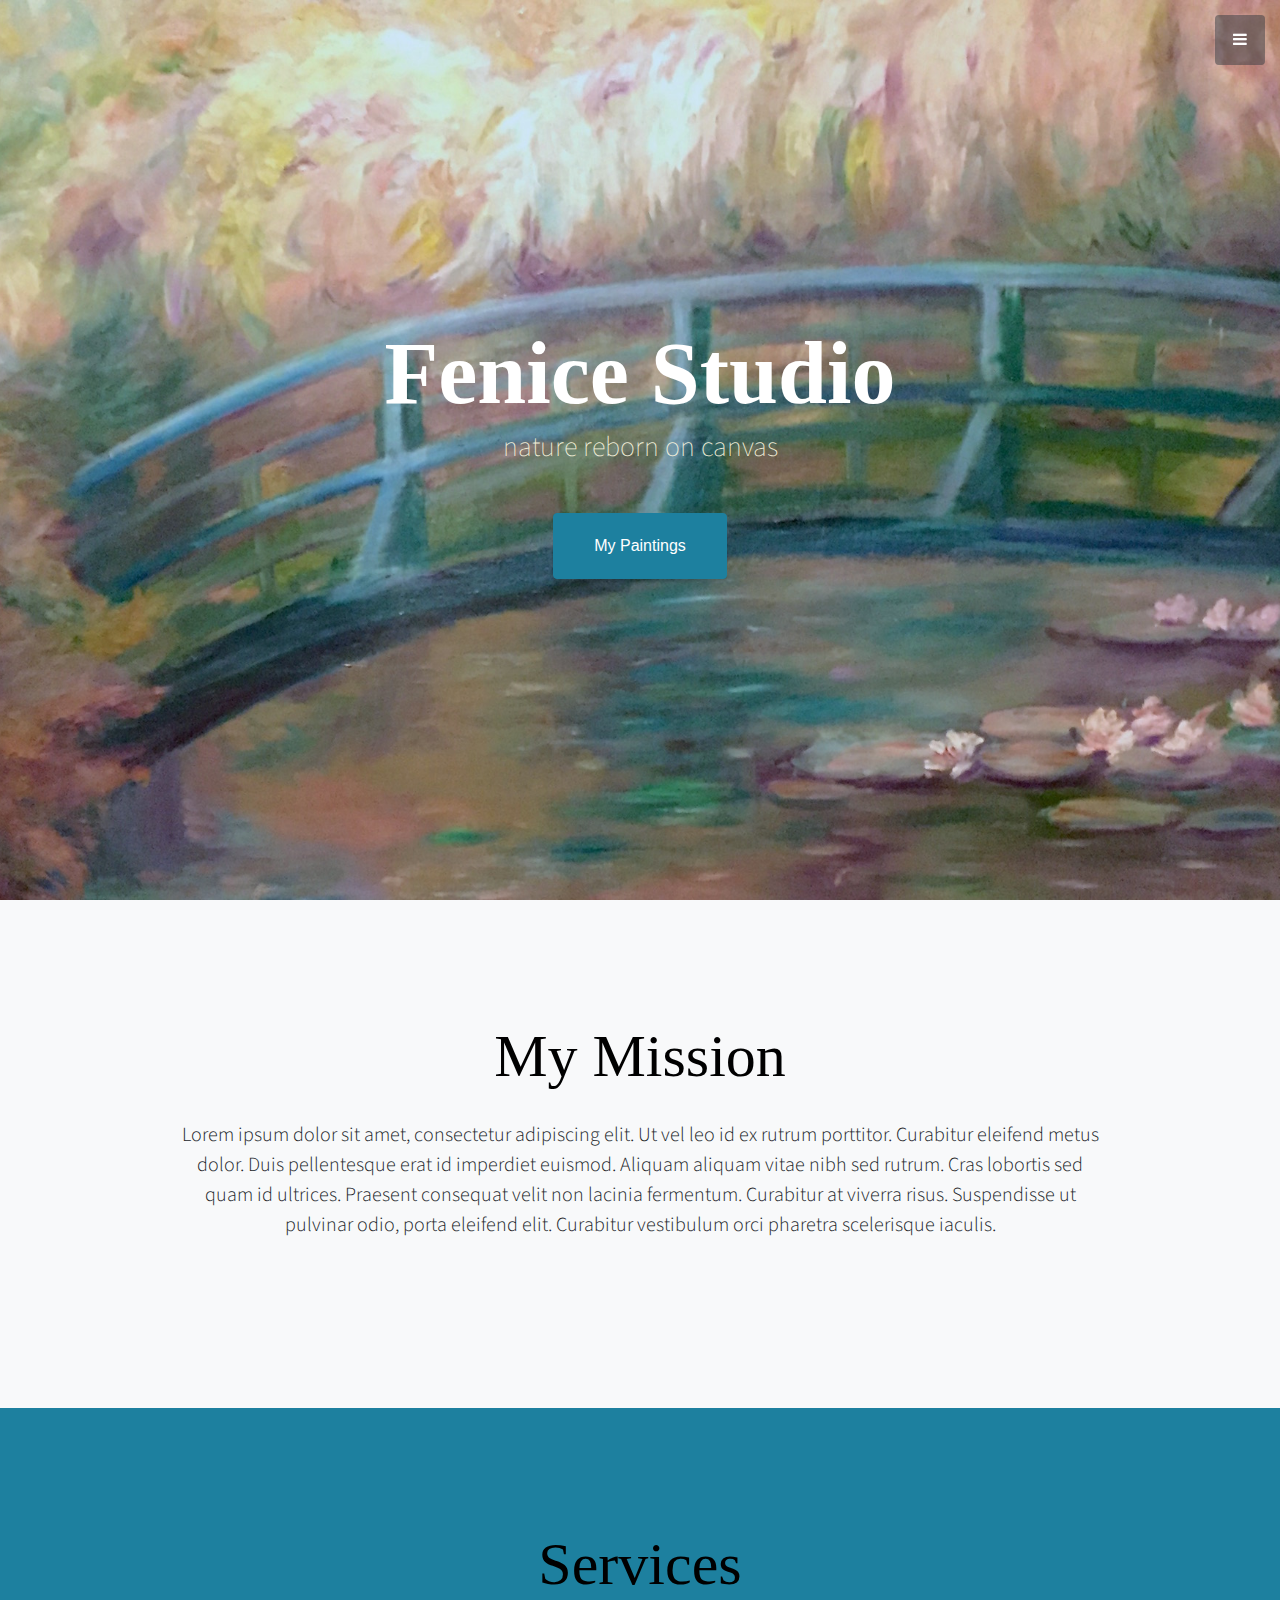
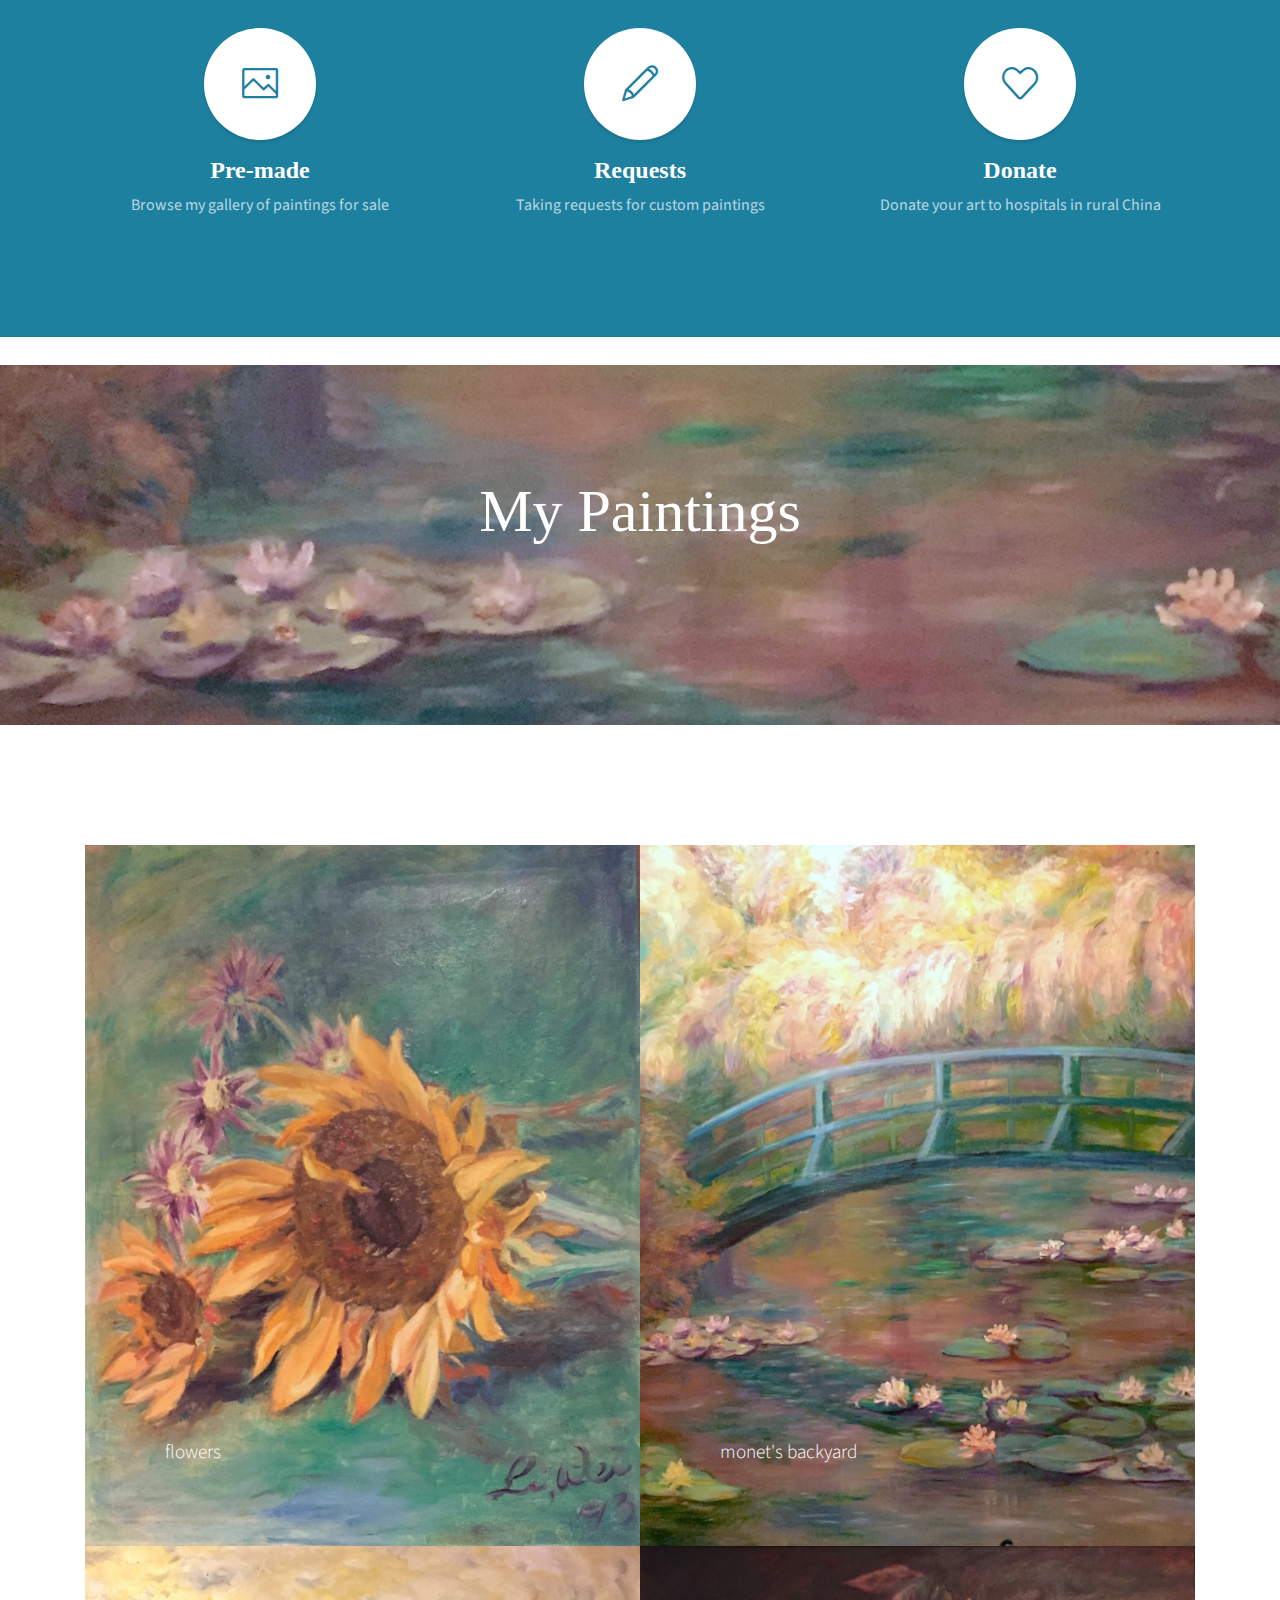
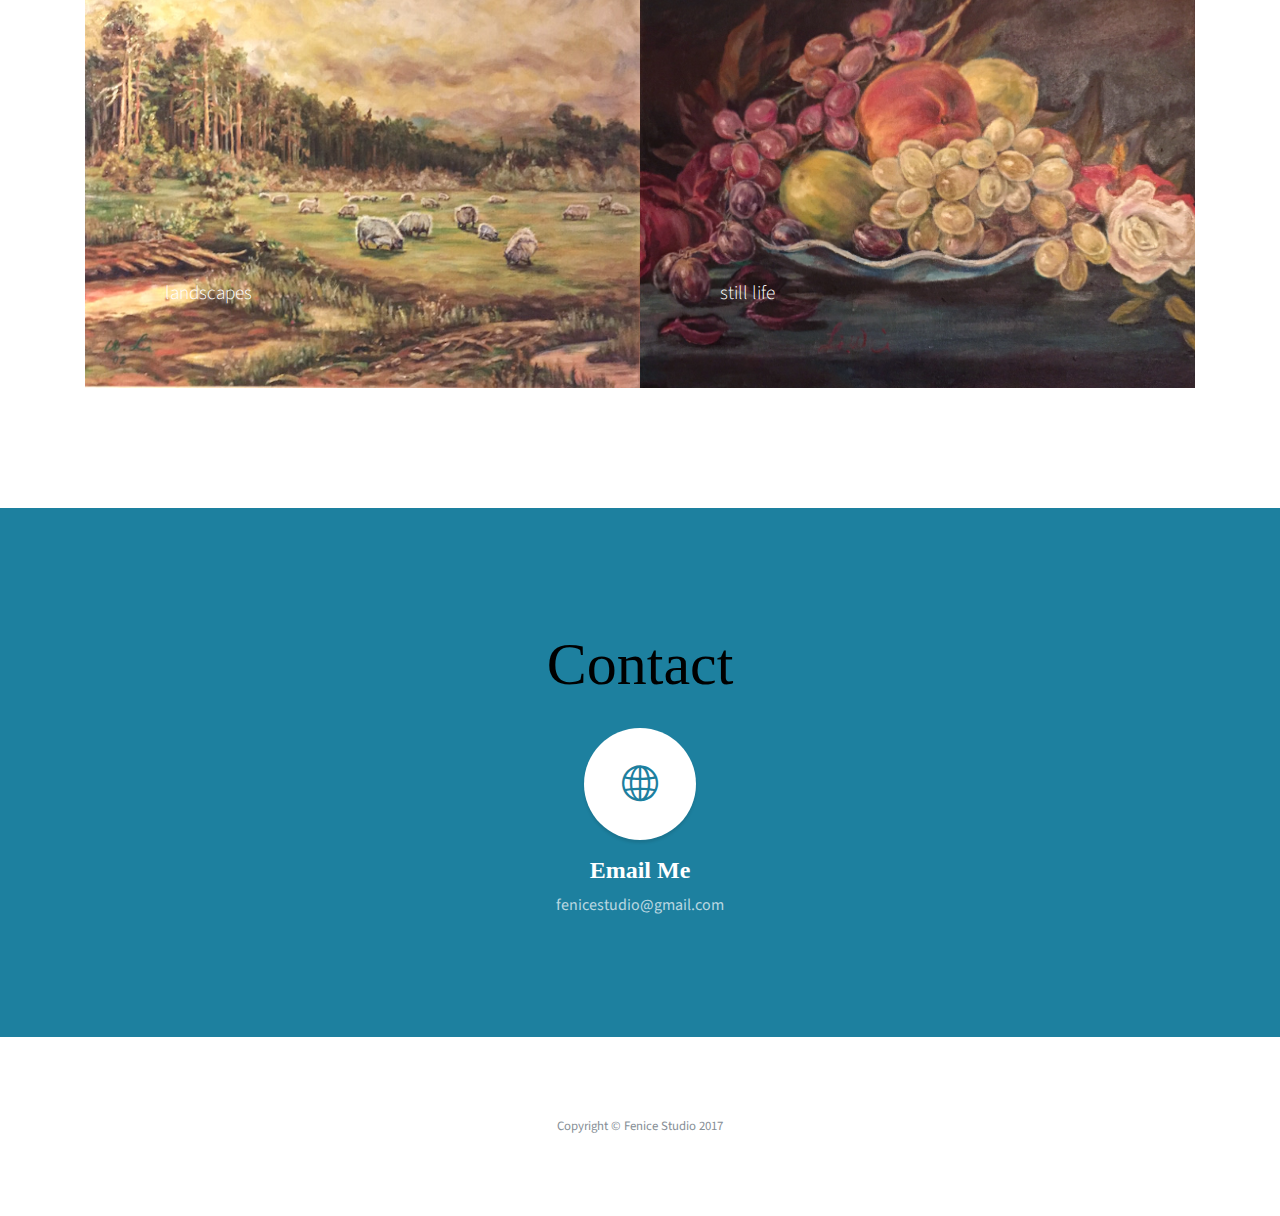
==== commit 2270a5ed: "image rename" ====
--- a/index.html
+++ b/index.html
@@ -141,7 +141,7 @@
                   <p class="mb-0">flowers</p>
                 </span>
               </span>
-              <img class="img-fluid" src="img/portfolio-1.jpg" alt="">
+              <img class="img-fluid" src="img/flowers.jpg" alt="">
             </a>
           </div>
           <div class="col-lg-6">
@@ -151,7 +151,7 @@
                   <p class="mb-0">monet's backyard</p>
                 </span>
               </span>
-              <img class="img-fluid" src="img/portfolio-2.jpg" alt="">
+              <img class="img-fluid" src="img/monet.jpg" alt="">
             </a>
           </div>
           <div class="col-lg-6">
@@ -161,7 +161,7 @@
                   <p class="mb-0">landscapes</p>
                 </span>
               </span>
-              <img class="img-fluid" src="img/portfolio-3.jpg" alt="">
+              <img class="img-fluid" src="img/landscapes.jpg" alt="">
             </a>
           </div>
           <div class="col-lg-6">
@@ -171,7 +171,7 @@
                   <p class="mb-0">still life</p>
                 </span>
               </span>
-              <img class="img-fluid" src="img/portfolio-4.jpg" alt="">
+              <img class="img-fluid" src="img/stilllife.jpg" alt="">
             </a>
           </div>
         </div>
--- a/css/stylish-portfolio.css
+++ b/css/stylish-portfolio.css
@@ -88,7 +88,7 @@
   height: auto;
   padding-top: 8rem;
   padding-bottom: 8rem;
-  background: linear-gradient(90deg, rgba(255, 255, 255, 0.5) 0%, rgba(255, 255, 255, 0) 0%), url("../img/bg-masthead.jpg");
+  background: linear-gradient(90deg, rgba(255, 255, 255, 0.5) 0%, rgba(255, 255, 255, 0) 0%), url("../img/header.jpg");
   background-position: center center;
   background-repeat: no-repeat;
   background-size: cover; }
@@ -194,7 +194,7 @@
 
 .callout {
   padding: 110px;
-  background: url("../img/bg-callout.jpg");
+  background: url("../img/mypaintings.jpg");
   background-repeat: no-repeat;
   background-size: auto; }
   .callout h2 {
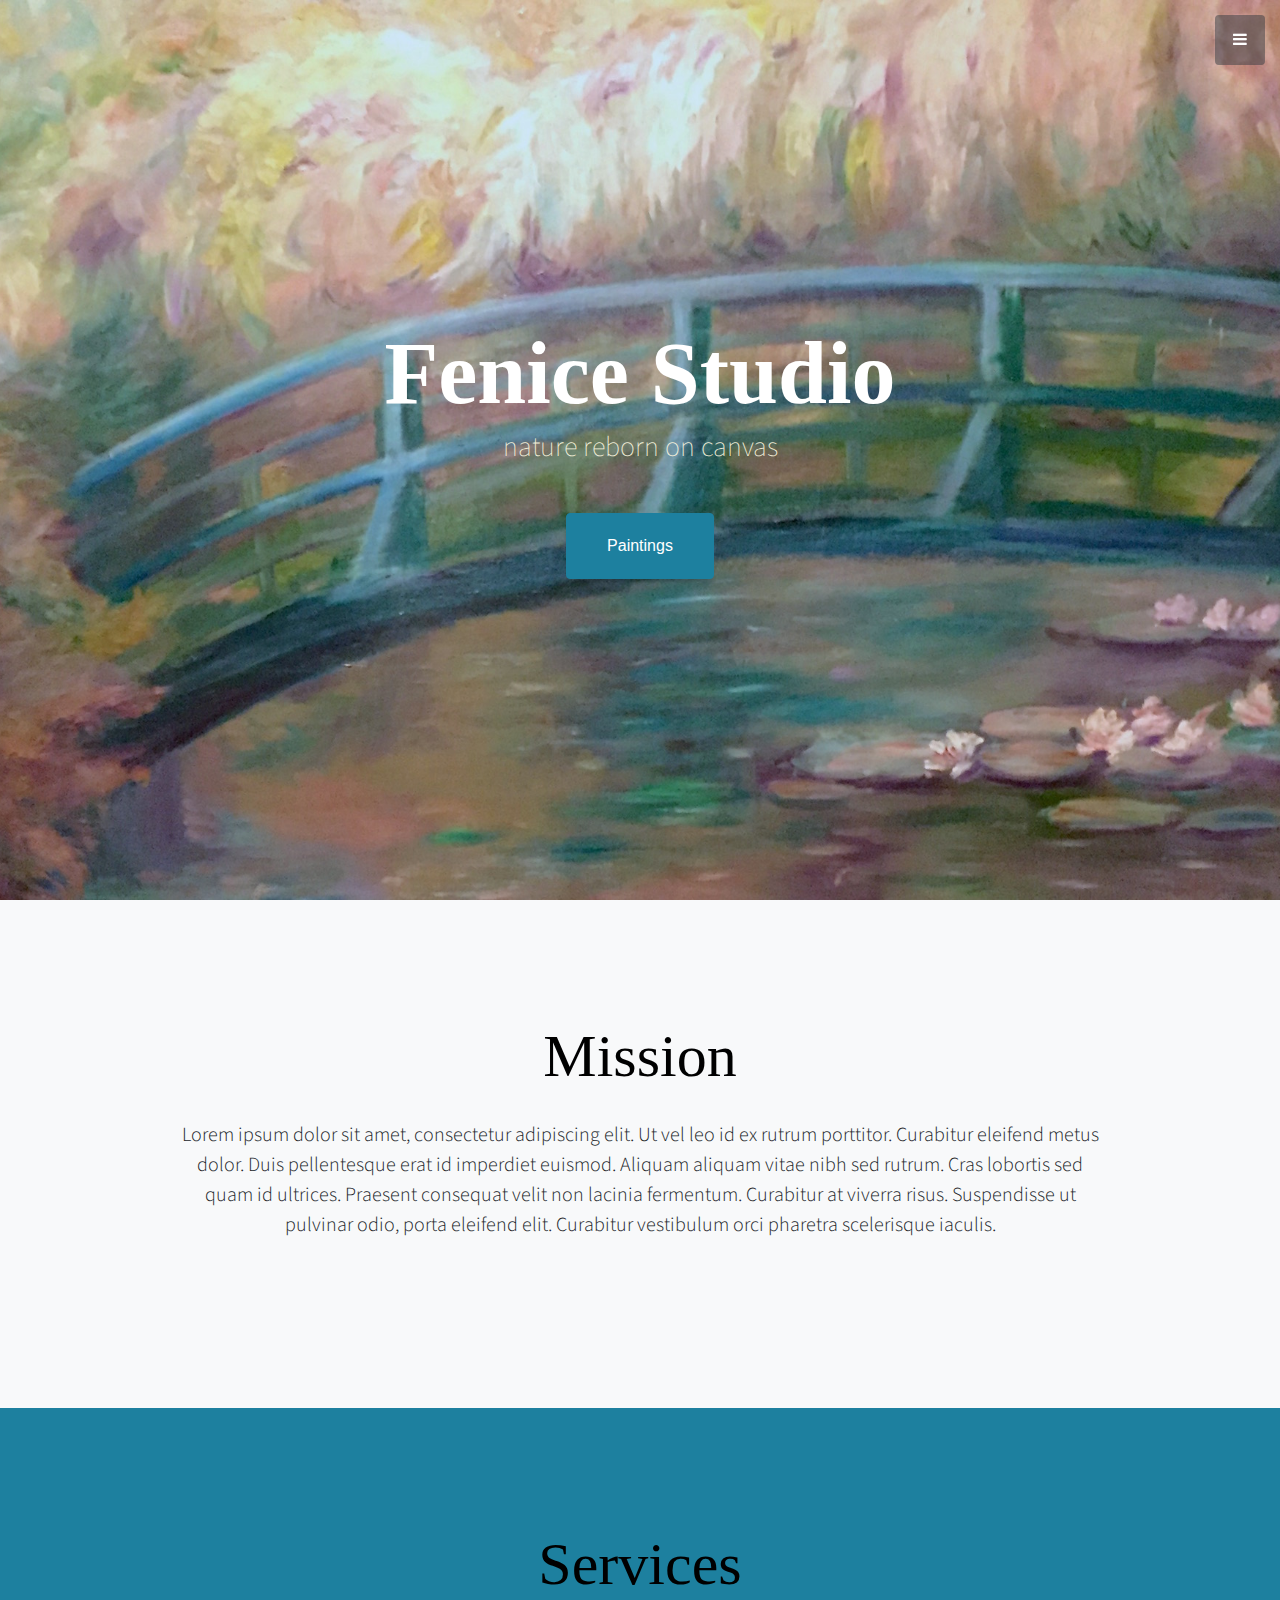
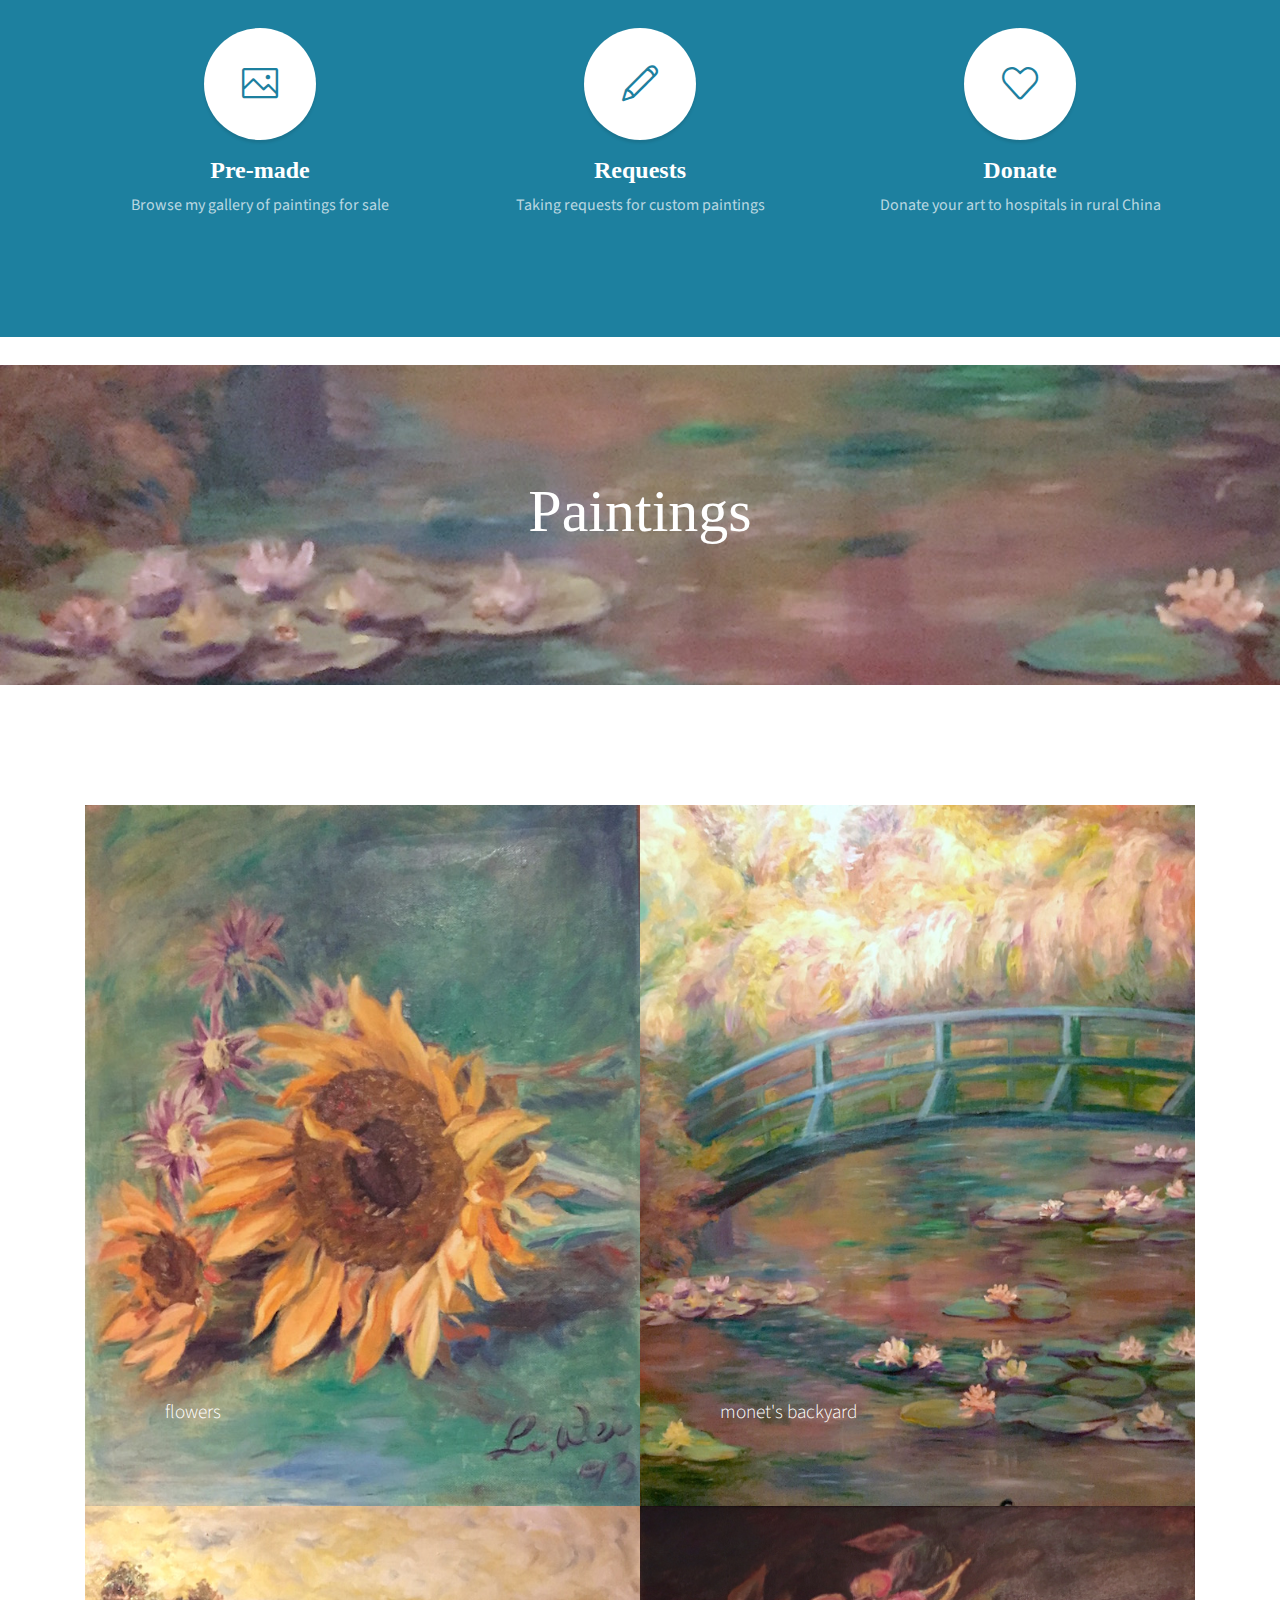
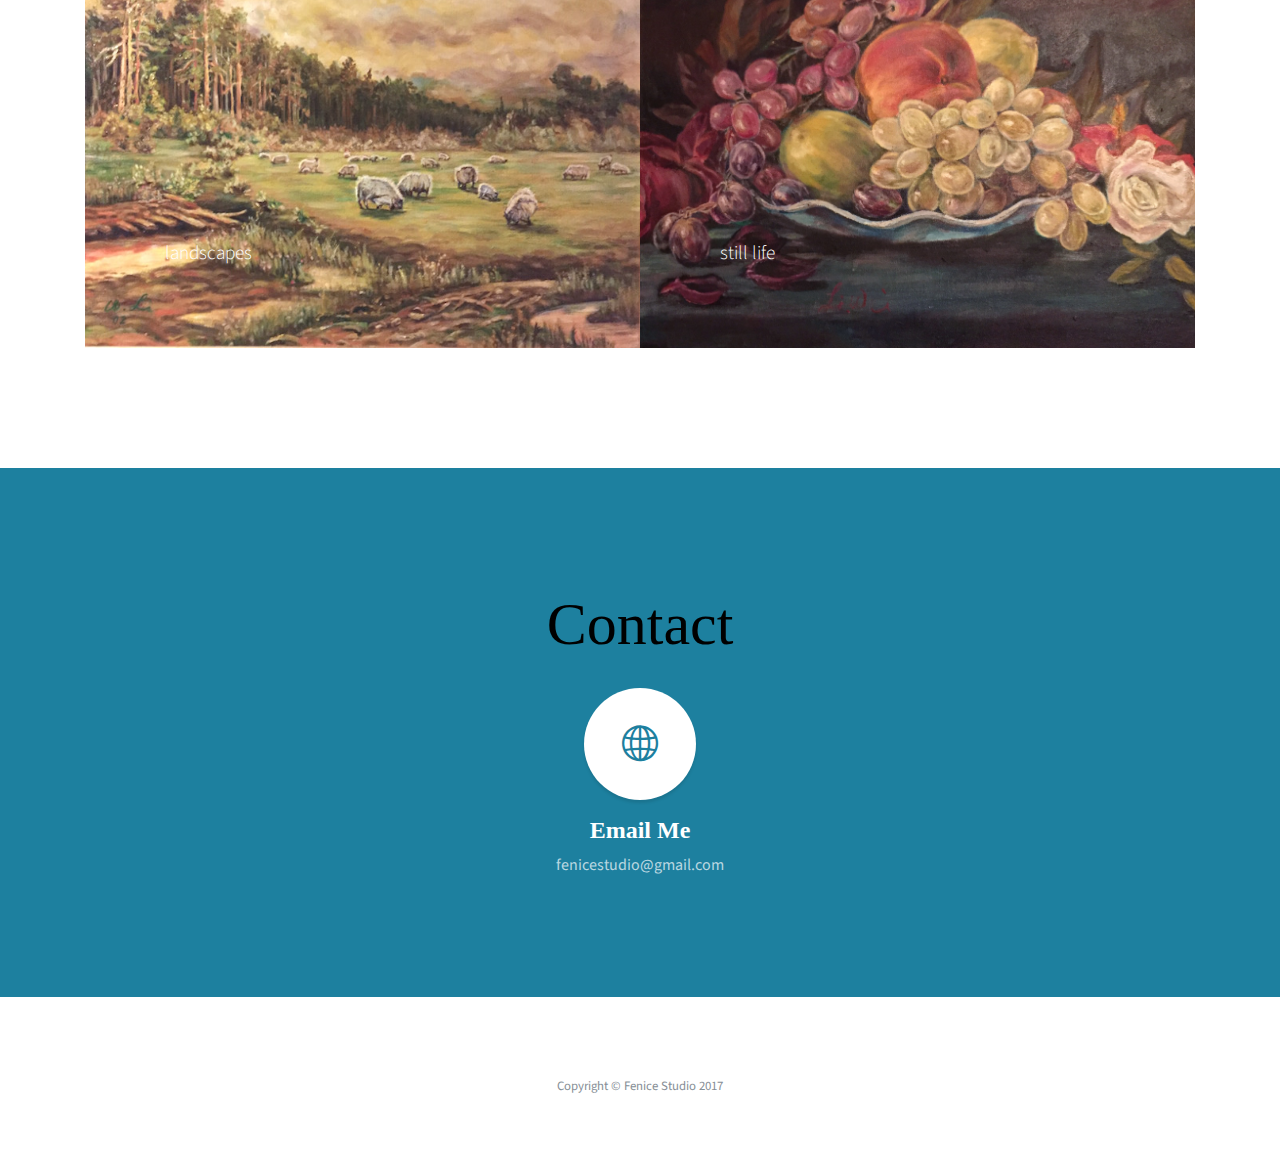
==== commit 31317d42: "header centering, responsive" ====
--- a/index.html
+++ b/index.html
@@ -37,13 +37,13 @@
           <a class="js-scroll-trigger" href="#page-top">Home</a>
         </li>
         <li class="sidebar-nav-item">
-          <a class="js-scroll-trigger" href="#about">My Mission</a>
+          <a class="js-scroll-trigger" href="#about">Mission</a>
         </li>
         <li class="sidebar-nav-item">
           <a class="js-scroll-trigger" href="#services">Services</a>
         </li>
         <li class="sidebar-nav-item">
-          <a class="js-scroll-trigger" href="#portfolio">My Paintings</a>
+          <a class="js-scroll-trigger" href="#portfolio">Paintings</a>
         </li>
         <li class="sidebar-nav-item">
           <a class="js-scroll-trigger" href="#contact">Contact</a>
@@ -58,7 +58,7 @@
         <h3 class="mb-5">
           nature reborn on canvas
         </h3>
-        <a class="btn btn-primary btn-xl js-scroll-trigger" href="#portfolio">My Paintings</a>
+        <a class="btn btn-primary btn-xl js-scroll-trigger" href="#portfolio">Paintings</a>
       </div>
       <!--<div class="overlay"></div>-->
     </header>
@@ -68,7 +68,7 @@
       <div class="container text-center">
         <div class="row">
           <div class="col-lg-10 mx-auto">
-            <h2>My Mission</h2>
+            <h2>Mission</h2>
             <p class="lead mb-5">Lorem ipsum dolor sit amet, consectetur adipiscing elit. Ut vel leo id ex rutrum porttitor. Curabitur eleifend metus dolor.
               Duis pellentesque erat id imperdiet euismod. Aliquam aliquam vitae nibh sed rutrum. Cras lobortis sed quam id ultrices.
               Praesent consequat velit non lacinia fermentum. Curabitur at viverra risus. Suspendisse ut pulvinar odio, porta eleifend elit.
@@ -125,7 +125,7 @@
     <!-- Callout -->
     <section class="callout" id="portfolio">
       <div class="container text-center">
-        <h2 class="mx-auto mb-5">My Paintings</h2>
+        <h2 class="col-lg-10 mx-auto">Paintings</h2>
         <!-- <a class="btn btn-primary btn-xl" href="https://startbootstrap.com/template-overviews/stylish-portfolio/">Download Now!</a>
       --></div>
     </section>
--- a/css/stylish-portfolio.css
+++ b/css/stylish-portfolio.css
@@ -193,7 +193,8 @@
   box-shadow: 0 3px 3px 0 rgba(0, 0, 0, 0.1); }
 
 .callout {
-  padding: 110px;
+  padding-top: 110px;
+  padding-bottom: 110px;
   background: url("../img/mypaintings.jpg");
   background-repeat: no-repeat;
   background-size: auto; }
@@ -201,8 +202,7 @@
     font-size: 60px;
     font-weight: 500;
     color: white;
-    display: block;
-    max-width: 30rem; }
+    display: block; }
 
 .portfolio-item {
   display: block;
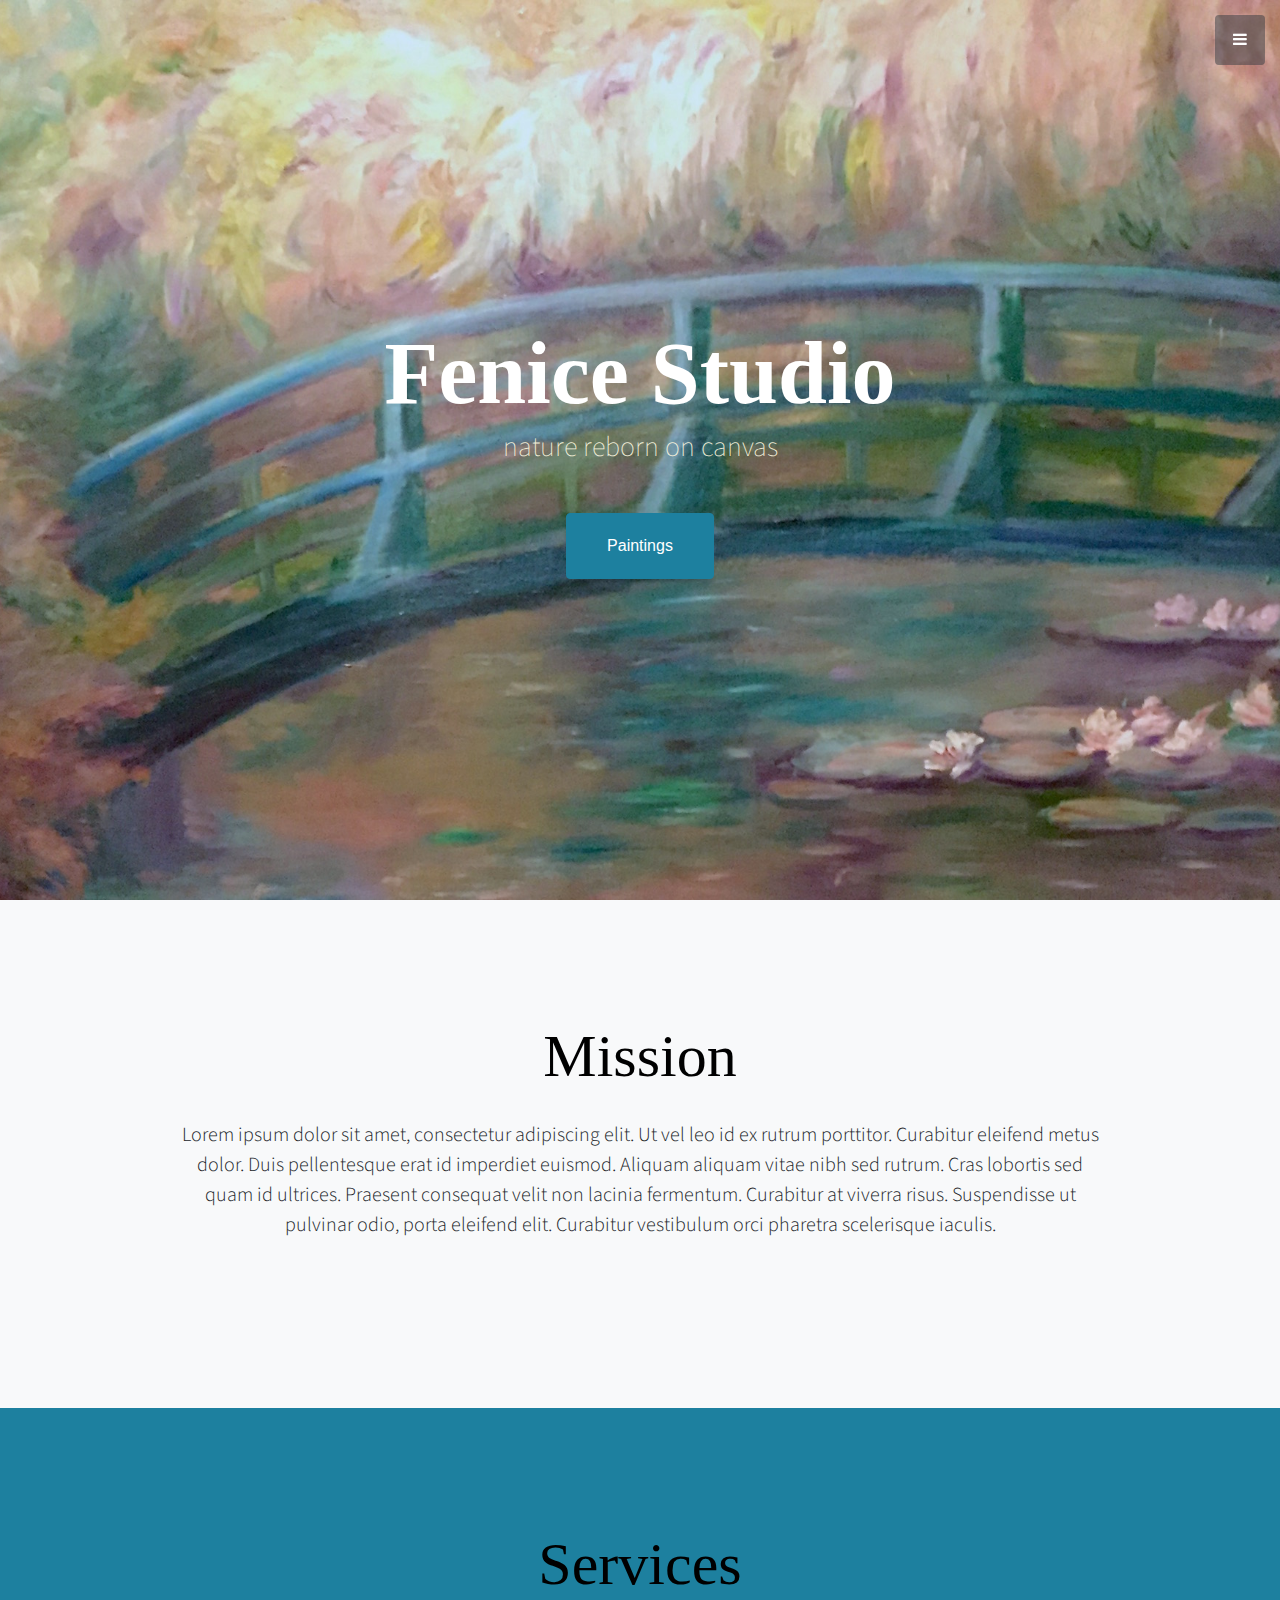
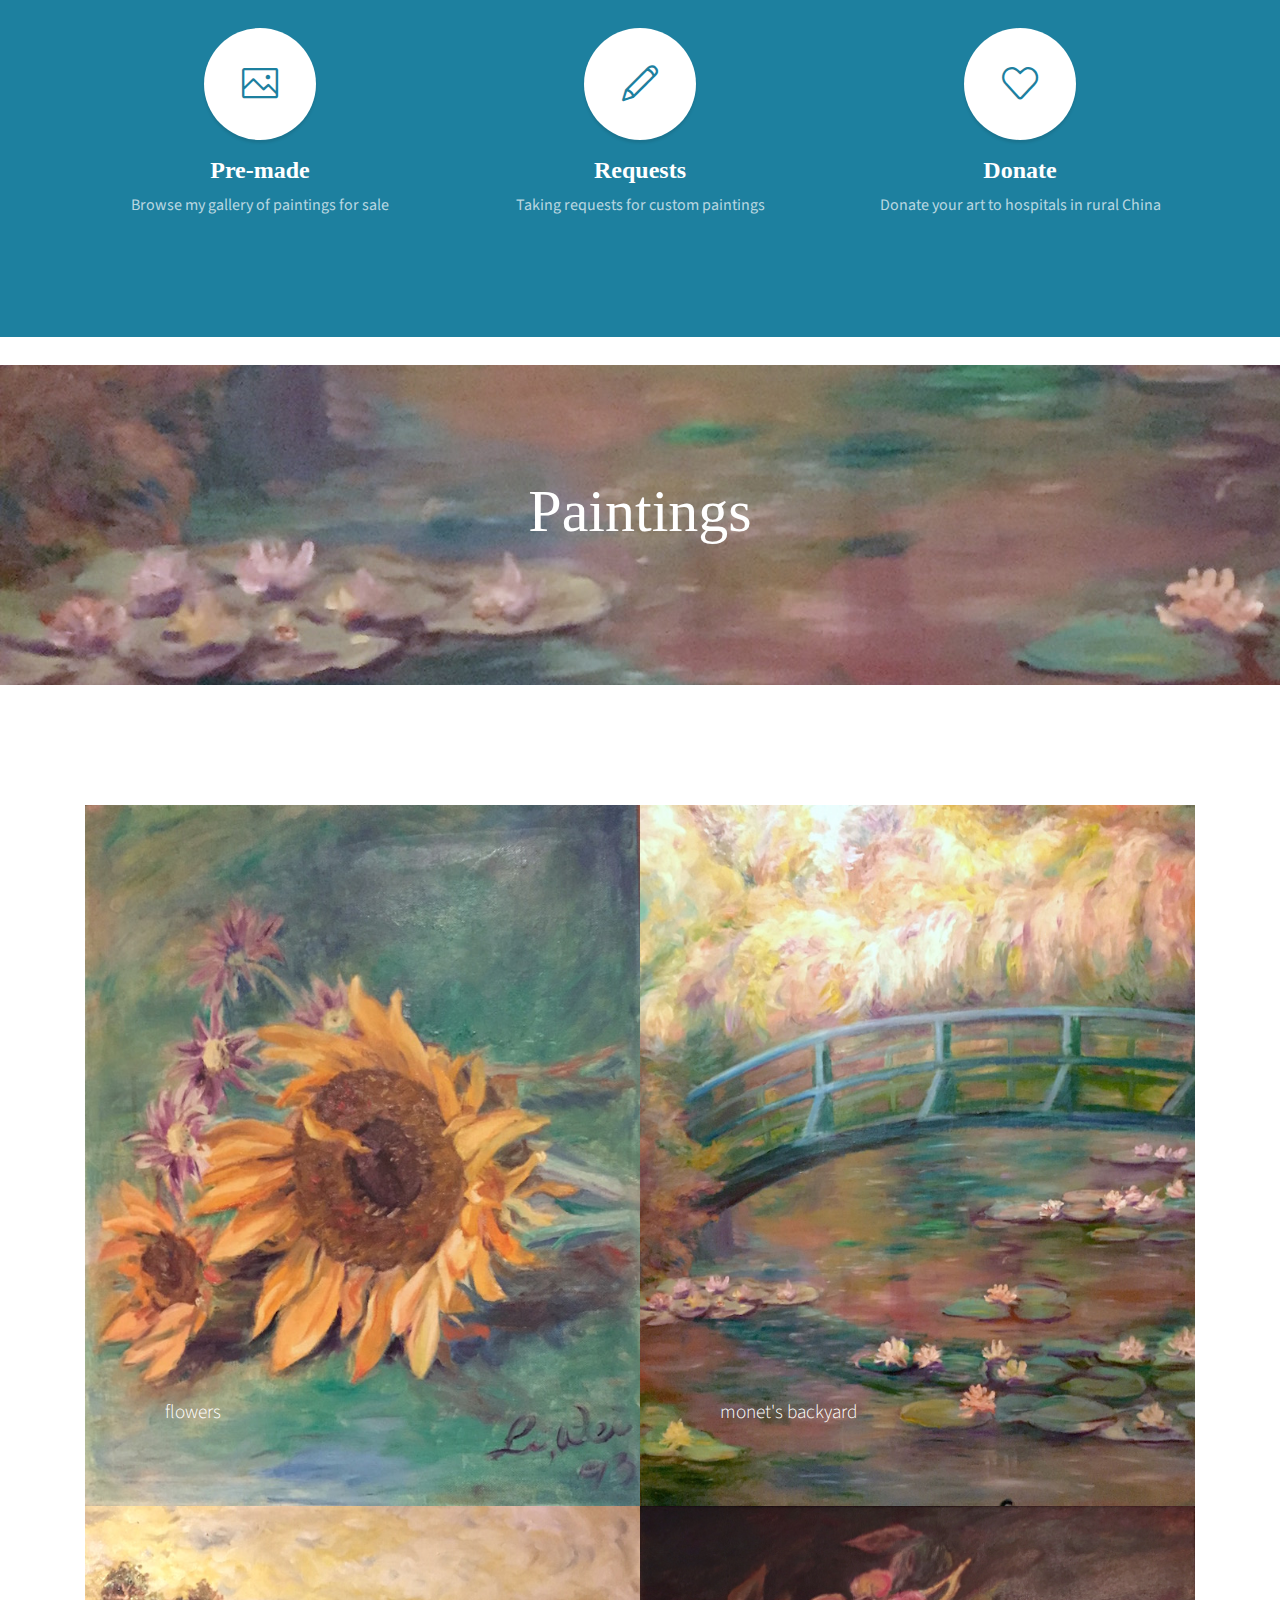
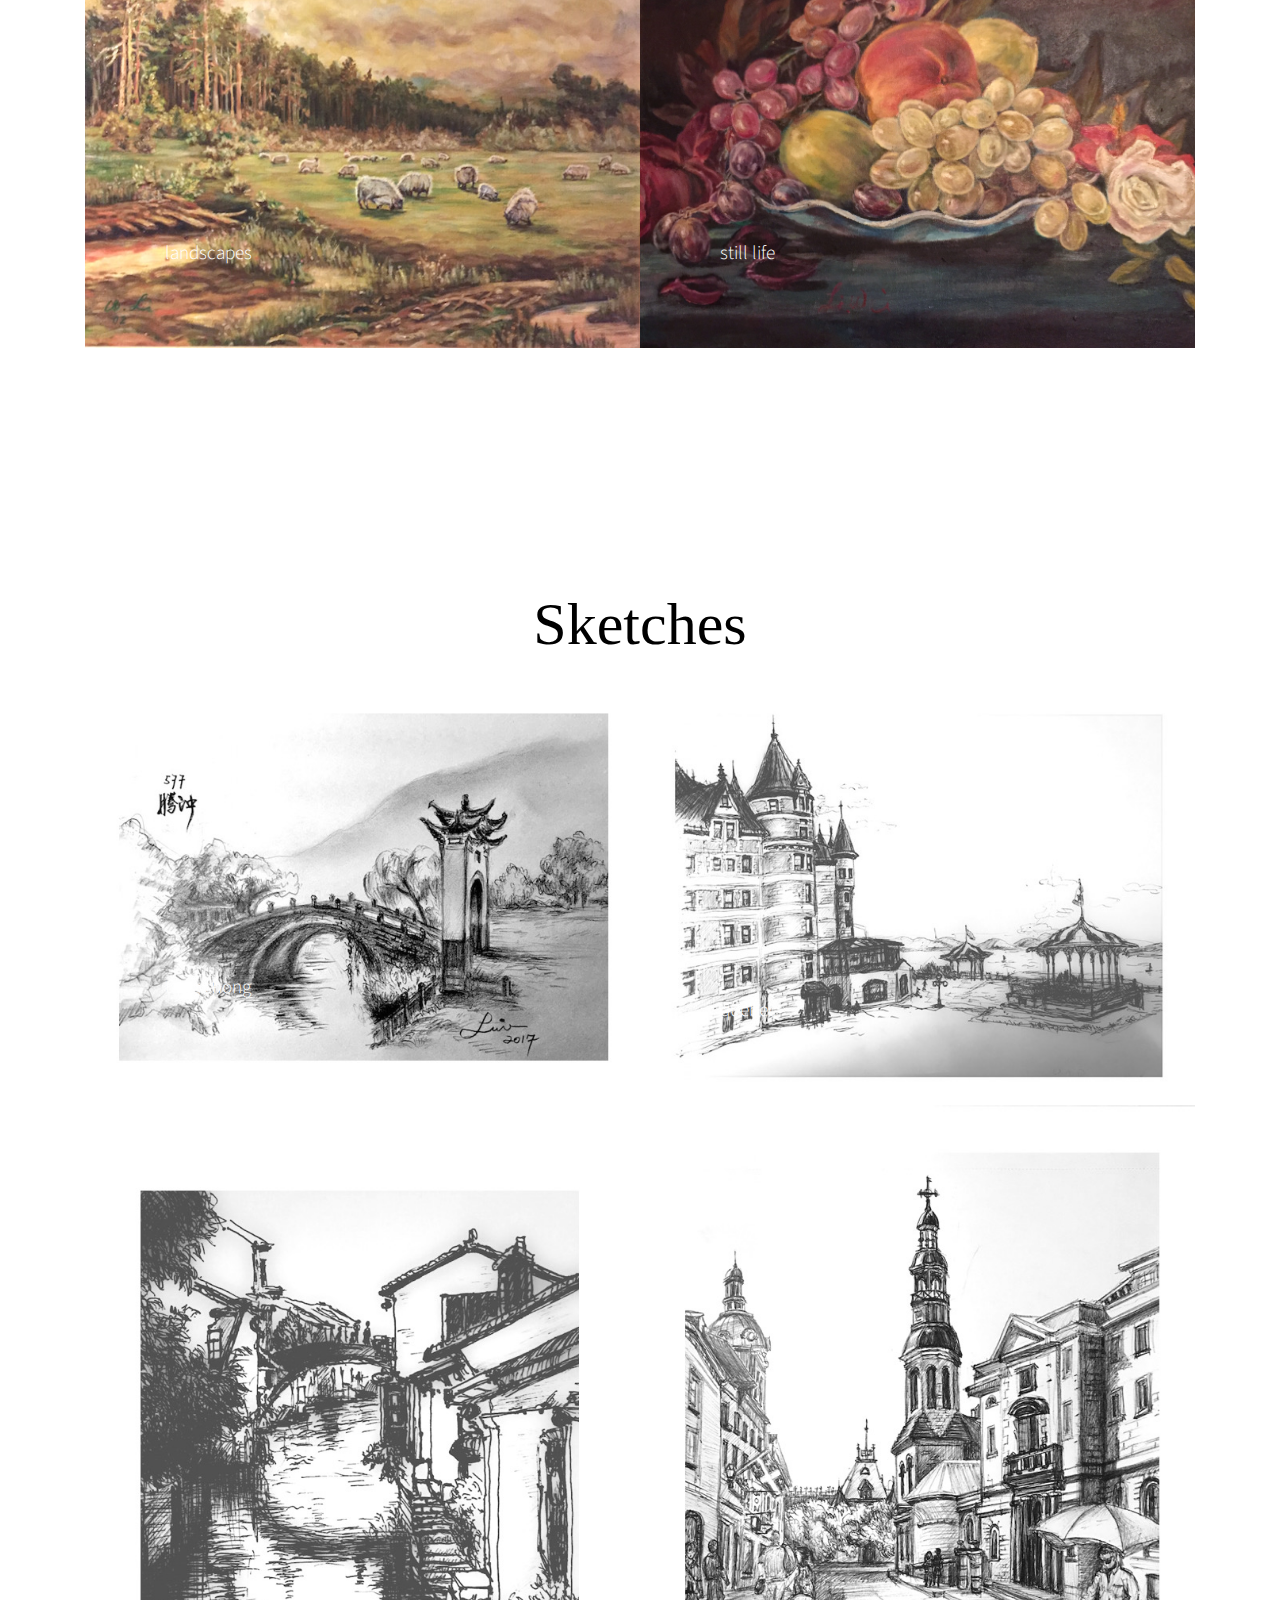
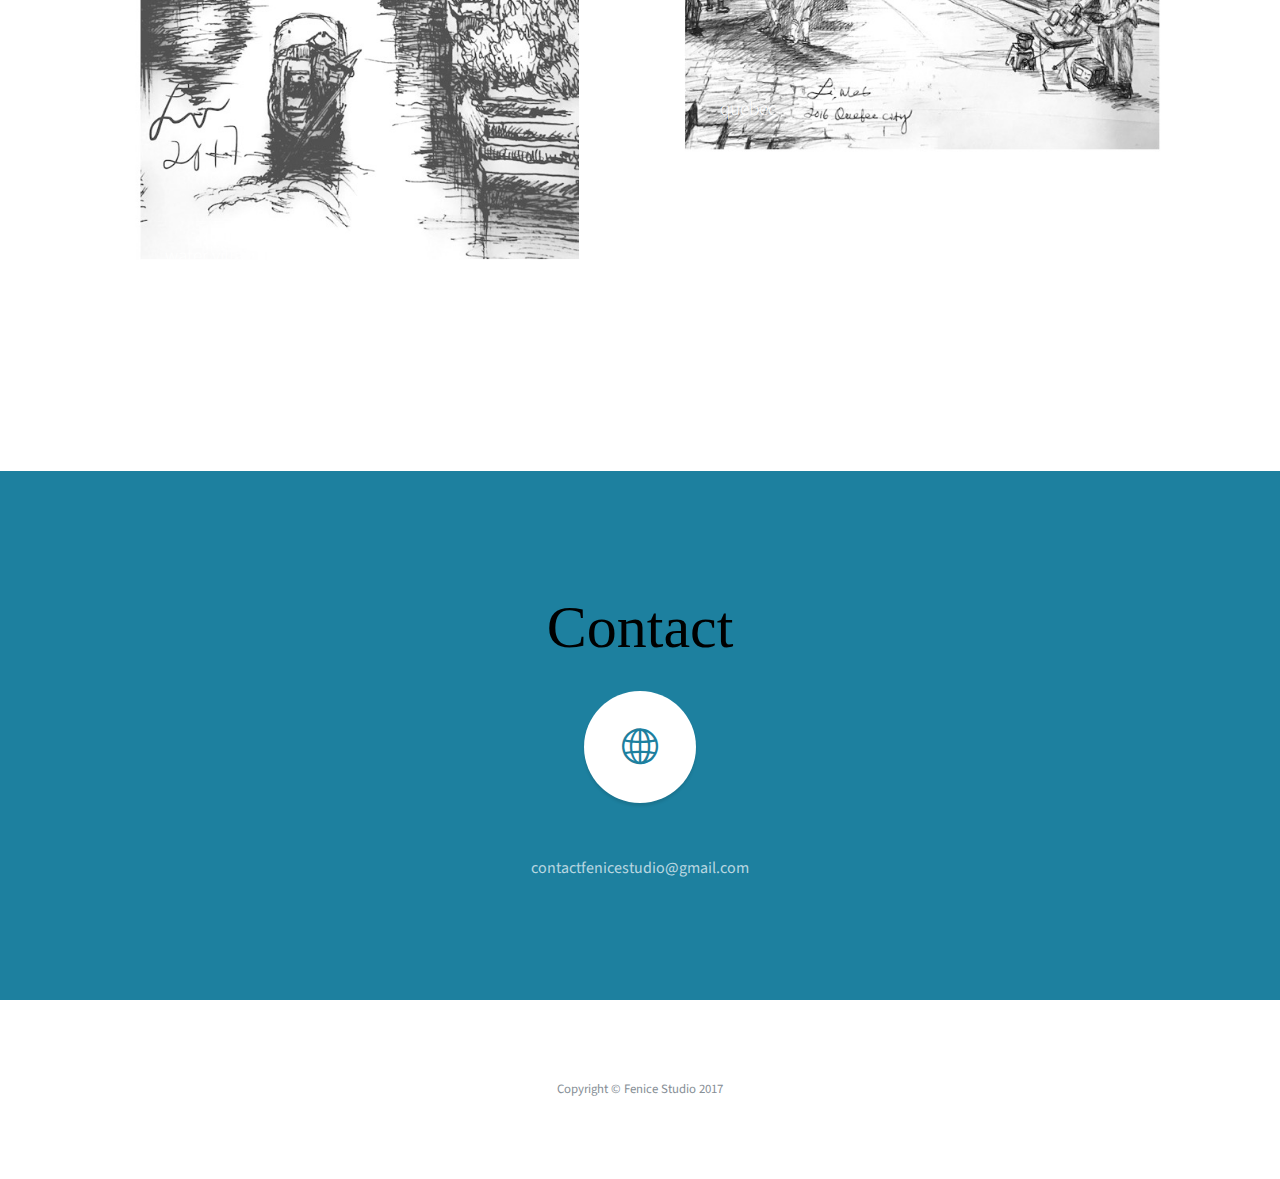
==== commit 879f5a11: "added sketches section" ====
--- a/index.html
+++ b/index.html
@@ -44,6 +44,9 @@
         </li>
         <li class="sidebar-nav-item">
           <a class="js-scroll-trigger" href="#portfolio">Paintings</a>
+        </li>
+        <li class="sidebar-nav-item">
+          <a class="js-scroll-trigger" href="#sketches">Sketches</a>
         </li>
         <li class="sidebar-nav-item">
           <a class="js-scroll-trigger" href="#contact">Contact</a>
@@ -178,6 +181,55 @@
       </div>
     </section>
 
+    <!-- Sketches-->
+    <section class="content-section text-center" id="sketches">
+      <div class="container">
+        <h2>Sketches</h2>
+        <div class="row no-gutters">
+          <div class="col-lg-6">
+            <a class="portfolio-item" href="#">
+              <span class="caption">
+                <span class="caption-content">
+                  <p class="mb-0">teng chong</p>
+                </span>
+              </span>
+              <img class="img-fluid" src="img/sketch2.jpg" alt="">
+            </a>
+          </div>
+          <div class="col-lg-6">
+            <a class="portfolio-item" href="#">
+              <span class="caption">
+                <span class="caption-content">
+                  <p class="mb-0">quebec</p>
+                </span>
+              </span>
+              <img class="img-fluid" src="img/sketch1.jpg" alt="">
+            </a>
+          </div>
+          <div class="col-lg-6">
+            <a class="portfolio-item" href="#">
+              <span class="caption">
+                <span class="caption-content">
+                  <p class="mb-0">water village</p>
+                </span>
+              </span>
+              <img class="img-fluid" src="img/sketch3.jpg" alt="">
+            </a>
+          </div>
+          <div class="col-lg-6">
+            <a class="portfolio-item" href="#">
+              <span class="caption">
+                <span class="caption-content">
+                  <p class="mb-0">quebec</p>
+                </span>
+              </span>
+              <img class="img-fluid" src="img/sketch4.jpg" alt="">
+            </a>
+          </div>
+        </div>
+      </div>
+    </section>
+
     <!-- Call to Action
     <section class="content-section bg-primary text-white">
       <div class="container text-center">
@@ -193,13 +245,15 @@
           <h2>Contact</h2>
         <div class="row">
           <div class="col-lg-12 col-md-6 mb-5 mb-lg-0">
+            <a href="mailto:contactfenicestudio@gmail.com?" target="_top">
             <span class="service-icon rounded-circle mx-auto mb-3">
               <i class="icon-globe"></i>
             </span>
             <h4>
               <strong>Email Me</strong>
             </h4>
-            <p class="text-faded mb-0">fenicestudio@gmail.com</p>
+            <p class="text-faded mb-0">contactfenicestudio@gmail.com</p>
+            </a>
           </div>
         </div>
       </div>
